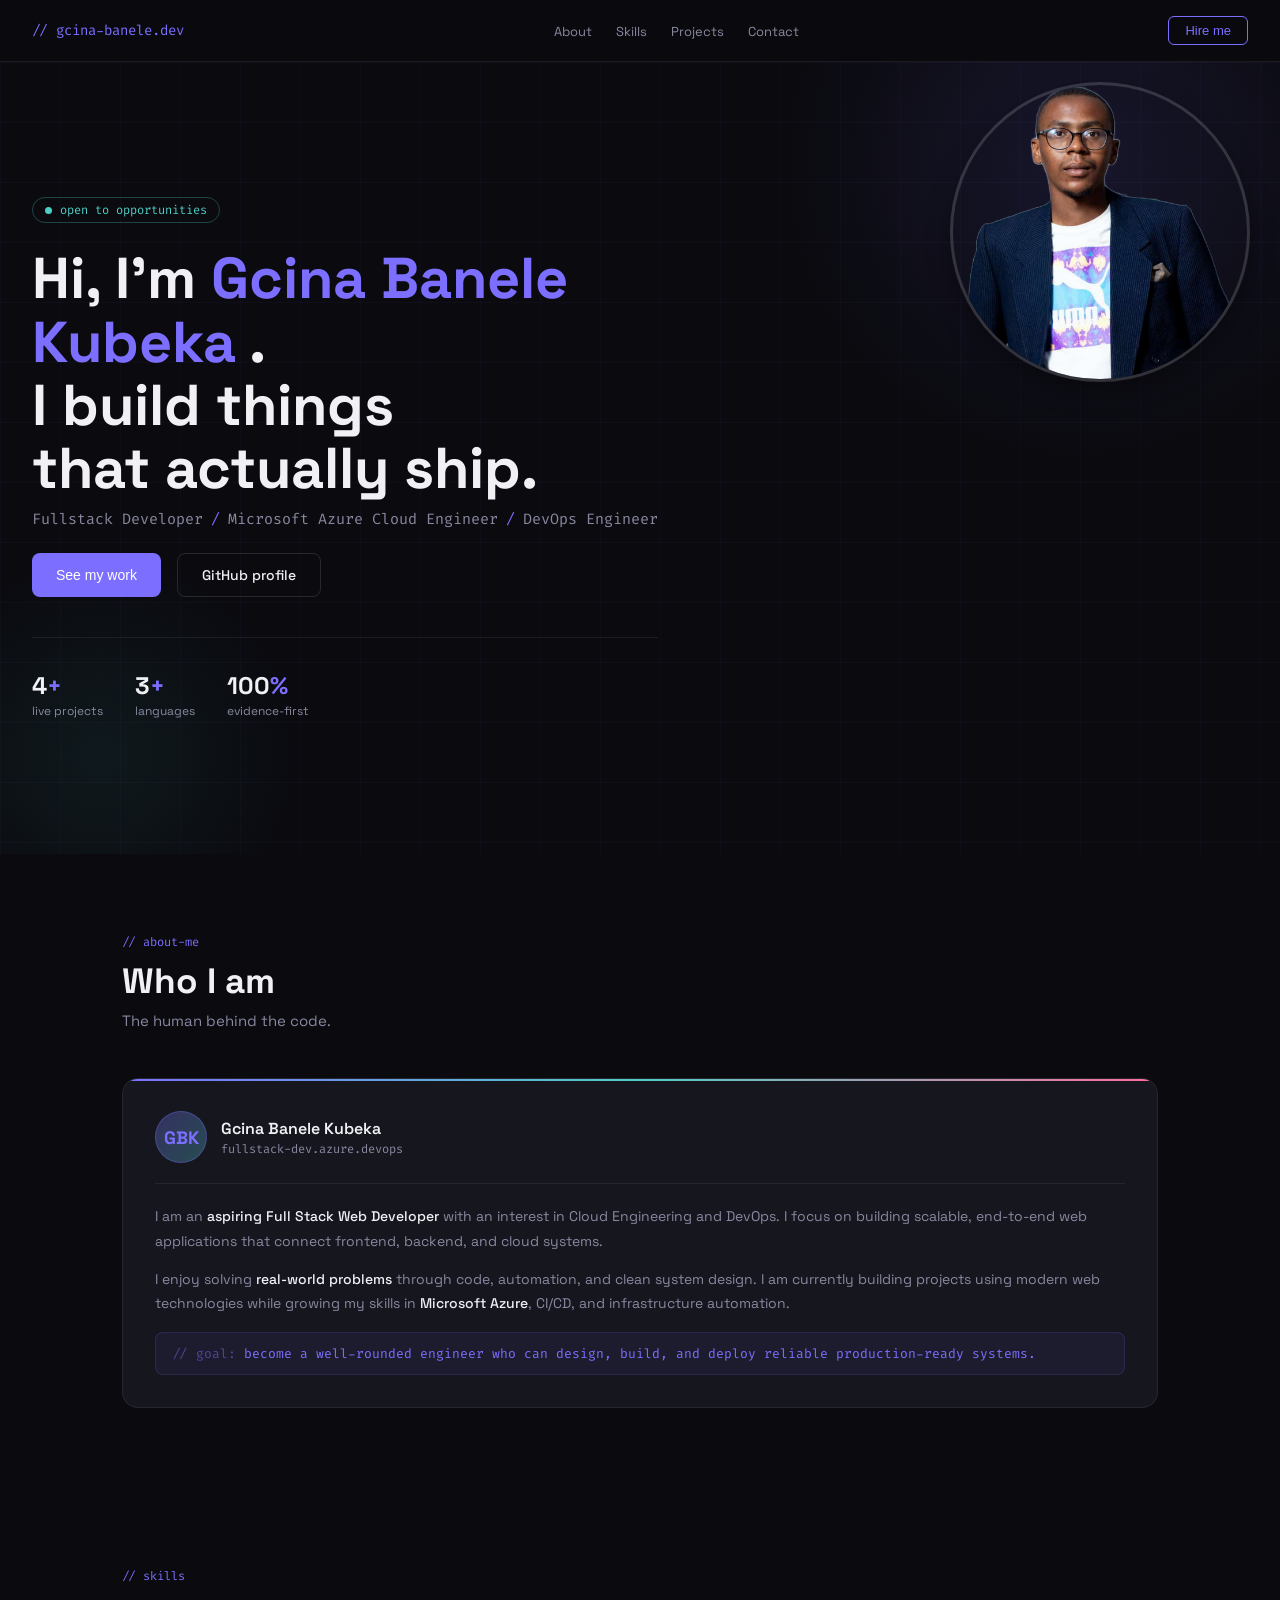
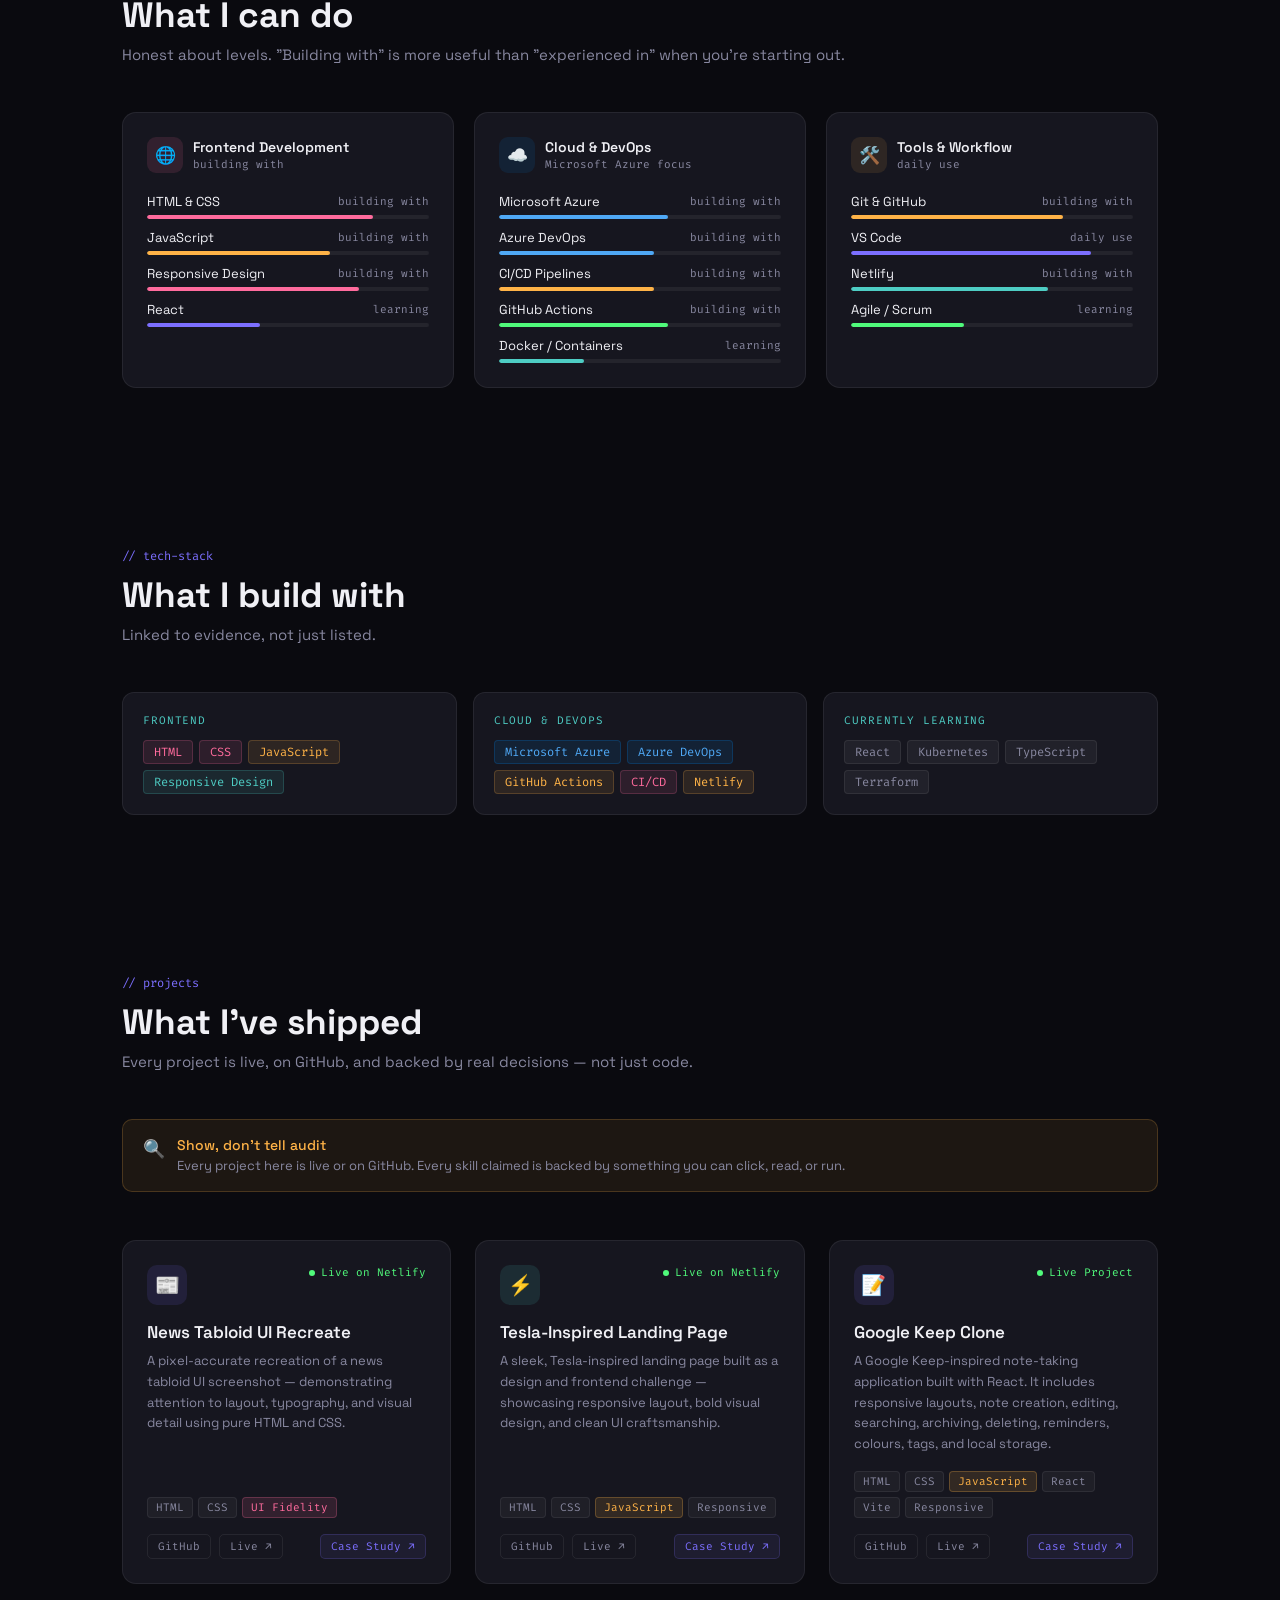
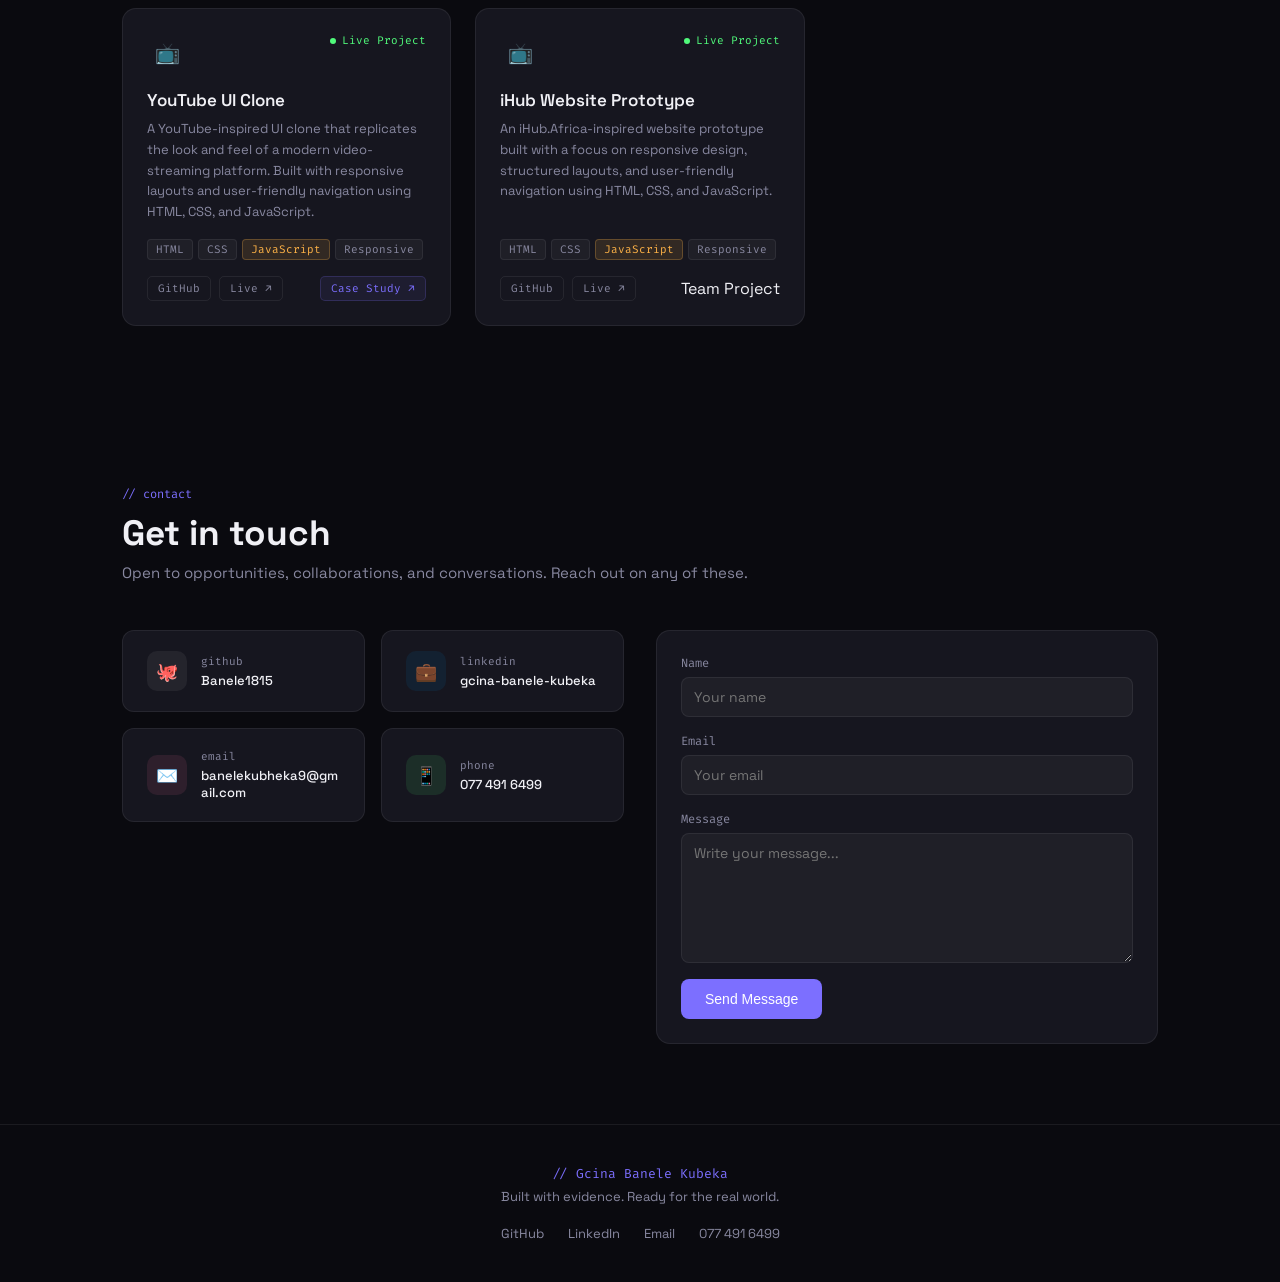
==== index.html @ 33b60a65 "fixed my cards" ====
<!DOCTYPE html>
<html lang="en">
<head>
<meta charset="UTF-8">
<meta name="viewport" content="width=device-width, initial-scale=1.0">
<title>Gcina Banele Kubeka | Portfolio</title>
<link href="https://fonts.googleapis.com/css2?family=Space+Grotesk:wght@300;400;500;600;700&family=Fira+Code:wght@400;500&display=swap" rel="stylesheet">
<link rel="stylesheet" href="css/style.css">
</head>

<script src="https://cdn.emailjs.com/dist/email.min.js"></script>
<script>
  (function () {
    emailjs.init("JuEpC78YyZ6fuwxy2");
  })();
</script>
<body>

<nav>
  <span class="nav-logo">// gcina-banele.dev</span>
  
  <ul class="nav-links">
    <li><a onclick="scrollToSection('about')">About</a></li>
    <li><a onclick="scrollToSection('skills')">Skills</a></li>
    <li><a onclick="scrollToSection('projects')">Projects</a></li>
    <li><a onclick="scrollToSection('contact')">Contact</a></li>
  </ul>
  <button class="nav-cta" onclick="scrollToSection('contact')">Hire me</button>
</nav>

<!-- HERO --> 
 <div class="hero">
   <div class="hero-grid"></div>
    <div class="hero-glow"></div>
     <div class="hero-glow2"></div>
       <div class="logo">
    <img src="images/baneleprofile.png" alt="Logo">
  </div>
      <div class="hero-content">
         <div class="hero-badge">open to opportunities</div>
          <h1> Hi, I'm 
            <span class="name-accent">
               Gcina Banele<br>Kubeka
               </span>.<br>
                I build things<br>
                 that actually ship.
                 </h1>
                 
                 <div class="hero-role">
                   <span>Fullstack Developer</span>
                    <span class="sep">/</span>
                     <span>Microsoft Azure Cloud Engineer</span>
                      <span class="sep">/</span>
                       <span>DevOps Engineer</span>
                       </div>
                       
                       <div class="hero-actions">
                         <button class="btn-primary" onclick="scrollToSection('projects')">
                           See my work
                           </button>
                           
                           <a class="btn-ghost"
                            href="https://github.com/Banele1815"
                             target="_blank">
                              GitHub profile 
                            </a>
                           </div>
 <!-- PROFILE IMAGE -->
   <div class="hero-stats">
     <div class="stat-item">
       <div class="stat-num">4<span>+</span>
      </div>
   <div class="stat-label">live projects</div>
   </div>
    <div class="stat-item">
       <div class="stat-num">3<span>+</span></div>
        <div class="stat-label">languages</div>
       </div>
        <div class="stat-item">
           <div class="stat-num">100<span>%</span></div>
            <div class="stat-label">evidence-first</div>
          </div>
        </div>
      </div>
    </div>

<!-- ABOUT -->
<section id="about">
  <span class="section-tag">// about-me</span>
  <h2 class="section-title">Who I am</h2>
  <p class="section-sub">The human behind the code.</p>
  <div class="bio-section">
    <div class="bio-header">
      <div class="bio-avatar">GBK</div>
      <div>
        <div class="bio-name">Gcina Banele Kubeka</div>
        <div class="bio-title">fullstack-dev.azure.devops</div>
      </div>
    </div>
    <div class="bio-divider"></div>
    <p class="bio-para">I am an <strong>aspiring Full Stack Web Developer</strong> with an interest in Cloud Engineering and DevOps. I focus on building scalable, end-to-end web applications that connect frontend, backend, and cloud systems.</p>
    <p class="bio-para">I enjoy solving <strong>real-world problems</strong> through code, automation, and clean system design. I am currently building projects using modern web technologies while growing my skills in <strong>Microsoft Azure</strong>, CI/CD, and infrastructure automation.</p>
    <div class="bio-goal">become a well-rounded engineer who can design, build, and deploy reliable production-ready systems.</div>
  </div>
</section>

<!-- SKILLS -->
<section id="skills">
  <span class="section-tag">// skills</span>
  <h2 class="section-title">What I can do</h2>
  <p class="section-sub">Honest about levels. "Building with" is more useful than "experienced in" when you're starting out.</p>
  <div class="skills-grid">

    <div class="skill-group">
      <div class="skill-group-header">
        <div class="skill-group-icon icon-frontend">🌐</div>
        <div>
          <div class="skill-group-title">Frontend Development</div>
          <div class="skill-group-sub">building with</div>
        </div>
      </div>
      <ul class="skill-list">
        <li class="skill-item">
          <div class="skill-item-top"><span class="skill-name">HTML & CSS</span><span class="skill-level">building with</span></div>
          <div class="skill-bar"><div class="skill-fill fill-pink" style="width:80%"></div></div>
        </li>
        <li class="skill-item">
          <div class="skill-item-top"><span class="skill-name">JavaScript</span><span class="skill-level">building with</span></div>
          <div class="skill-bar"><div class="skill-fill fill-amber" style="width:65%"></div></div>
        </li>
        <li class="skill-item">
          <div class="skill-item-top"><span class="skill-name">Responsive Design</span><span class="skill-level">building with</span></div>
          <div class="skill-bar"><div class="skill-fill fill-pink" style="width:75%"></div></div>
        </li>
        <li class="skill-item">
          <div class="skill-item-top"><span class="skill-name">React</span><span class="skill-level">learning</span></div>
          <div class="skill-bar"><div class="skill-fill fill-purple" style="width:40%"></div></div>
        </li>
      </ul>
    </div>

    <div class="skill-group">
      <div class="skill-group-header">
        <div class="skill-group-icon icon-cloud">☁️</div>
        <div>
          <div class="skill-group-title">Cloud & DevOps</div>
          <div class="skill-group-sub">Microsoft Azure focus</div>
        </div>
      </div>
      <ul class="skill-list">
        <li class="skill-item">
          <div class="skill-item-top"><span class="skill-name">Microsoft Azure</span><span class="skill-level">building with</span></div>
          <div class="skill-bar"><div class="skill-fill fill-azure" style="width:60%"></div></div>
        </li>
        <li class="skill-item">
          <div class="skill-item-top"><span class="skill-name">Azure DevOps</span><span class="skill-level">building with</span></div>
          <div class="skill-bar"><div class="skill-fill fill-azure" style="width:55%"></div></div>
        </li>
        <li class="skill-item">
          <div class="skill-item-top"><span class="skill-name">CI/CD Pipelines</span><span class="skill-level">building with</span></div>
          <div class="skill-bar"><div class="skill-fill fill-amber" style="width:55%"></div></div>
        </li>
        <li class="skill-item">
          <div class="skill-item-top"><span class="skill-name">GitHub Actions</span><span class="skill-level">building with</span></div>
          <div class="skill-bar"><div class="skill-fill fill-green" style="width:60%"></div></div>
        </li>
        <li class="skill-item">
          <div class="skill-item-top"><span class="skill-name">Docker / Containers</span><span class="skill-level">learning</span></div>
          <div class="skill-bar"><div class="skill-fill fill-teal" style="width:30%"></div></div>
        </li>
      </ul>
    </div>

    <div class="skill-group">
      <div class="skill-group-header">
        <div class="skill-group-icon icon-tools">🛠️</div>
        <div>
          <div class="skill-group-title">Tools & Workflow</div>
          <div class="skill-group-sub">daily use</div>
        </div>
      </div>
      <ul class="skill-list">
        <li class="skill-item">
          <div class="skill-item-top"><span class="skill-name">Git & GitHub</span><span class="skill-level">building with</span></div>
          <div class="skill-bar"><div class="skill-fill fill-amber" style="width:75%"></div></div>
        </li>
        <li class="skill-item">
          <div class="skill-item-top"><span class="skill-name">VS Code</span><span class="skill-level">daily use</span></div>
          <div class="skill-bar"><div class="skill-fill fill-purple" style="width:85%"></div></div>
        </li>
        <li class="skill-item">
          <div class="skill-item-top"><span class="skill-name">Netlify</span><span class="skill-level">building with</span></div>
          <div class="skill-bar"><div class="skill-fill fill-teal" style="width:70%"></div></div>
        </li>
        <li class="skill-item">
          <div class="skill-item-top"><span class="skill-name">Agile / Scrum</span><span class="skill-level">learning</span></div>
          <div class="skill-bar"><div class="skill-fill fill-green" style="width:40%"></div></div>
        </li>
      </ul>
    </div>

  </div>
</section>

<!-- STACK -->
<section id="stack">
  <span class="section-tag">// tech-stack</span>
  <h2 class="section-title">What I build with</h2>
  <p class="section-sub">Linked to evidence, not just listed.</p>
  <div class="stack-grid">
    <div class="stack-card">
      <div class="stack-category">Frontend</div>
      <div class="stack-items">
        <span class="stack-tag tag-pink">HTML</span>
        <span class="stack-tag tag-pink">CSS</span>
        <span class="stack-tag tag-amber">JavaScript</span>
        <span class="stack-tag tag-teal">Responsive Design</span>
      </div>
    </div>

    <div class="stack-card">
      <div class="stack-category">Cloud & DevOps</div>
      <div class="stack-items">
        <span class="stack-tag tag-azure">Microsoft Azure</span>
        <span class="stack-tag tag-azure">Azure DevOps</span>
        <span class="stack-tag tag-amber">GitHub Actions</span>
        <span class="stack-tag tag-pink">CI/CD</span>
        <span class="stack-tag tag-amber">Netlify</span>
      </div>
    </div>
    <div class="stack-card">
      <div class="stack-category">Currently learning</div>
      <div class="stack-items">
        <span class="stack-tag tag-gray">React</span>
        <span class="stack-tag tag-gray">Kubernetes</span>
        <span class="stack-tag tag-gray">TypeScript</span>
        <span class="stack-tag tag-gray">Terraform</span>
      </div>
    </div>
  </div>
</section>

<!-- PROJECTS -->
<!-- PROJECTS -->
<section id="projects">
  <span class="section-tag">// projects</span>
  <h2 class="section-title">What I've shipped</h2>

  <p class="section-sub">
    Every project is live, on GitHub, and backed by real decisions — not just
    code.
  </p>

  <div class="audit-banner">
    <span class="audit-icon">🔍</span>

    <div>
      <div class="audit-title">Show, don't tell audit</div>

      <div class="audit-text">
        Every project here is live or on GitHub. Every skill claimed is backed
        by something you can click, read, or run.
      </div>
    </div>
  </div>

  <div class="projects-grid">

    <!-- NEWS TABLOID -->
    <div class="project-card card-purple">
      <div class="project-header">
        <div class="project-icon icon-news">📰</div>

        <div class="project-status">
          <span class="status-dot"></span>
          Live on Netlify
        </div>
      </div>

      <div class="project-title">
        News Tabloid UI Recreate
      </div>

      <div class="project-desc">
        A pixel-accurate recreation of a news tabloid UI screenshot —
        demonstrating attention to layout, typography, and visual detail using
        pure HTML and CSS.
      </div>

      <div class="project-tags">
        <span class="project-tag">HTML</span>
        <span class="project-tag">CSS</span>
        <span class="project-tag lang-html">UI Fidelity</span>
      </div>

      <div class="project-footer">
        <div class="project-links">
          <a
            href="https://github.com/Banele1815/UI-Screenshot"
            class="project-link"
            target="_blank"
          >
            GitHub
          </a>

          <a
            href="https://banele-ui-screenshot.netlify.app/"
            class="project-link"
            target="_blank"
          >
            Live ↗
          </a>
        </div>

        <a
          class="case-study-btn"
          href="case-studies/news-tabloid.html"
        >
          Case Study ↗
        </a>
      </div>
    </div>

    <!-- TESLA -->
    <div class="project-card card-teal">
      <div class="project-header">
        <div class="project-icon icon-tesla">⚡</div>

        <div class="project-status">
          <span class="status-dot"></span>
          Live on Netlify
        </div>
      </div>

      <div class="project-title">
        Tesla-Inspired Landing Page
      </div>

      <div class="project-desc">
        A sleek, Tesla-inspired landing page built as a design and frontend
        challenge — showcasing responsive layout, bold visual design, and clean
        UI craftsmanship.
      </div>

      <div class="project-tags">
        <span class="project-tag">HTML</span>
        <span class="project-tag">CSS</span>
        <span class="project-tag lang-js">JavaScript</span>
        <span class="project-tag">Responsive</span>
      </div>

      <div class="project-footer">
        <div class="project-links">
          <a
            href="https://github.com/Banele1815/Tesla-inspired-page"
            class="project-link"
            target="_blank"
          >
            GitHub
          </a>

          <a
            href="https://banele-zaio-assignment1.netlify.app/"
            class="project-link"
            target="_blank"
          >
            Live ↗
          </a>
        </div>

        <a
          class="case-study-btn"
          href="case-studies/tesla-landing-page.html"
        >
          Case Study ↗
        </a>
      </div>
    </div>

    <!-- GOOGLE KEEP -->
    <div class="project-card card-purple">
      <div class="project-header">
        <div class="project-icon icon-keep">📝</div>

        <div class="project-status">
          <span class="status-dot"></span>
          Live Project
        </div>
      </div>

      <div class="project-title">
        Google Keep Clone
      </div>

      <div class="project-desc">
        A Google Keep-inspired note-taking application built with React. It
        includes responsive layouts, note creation, editing, searching,
        archiving, deleting, reminders, colours, tags, and local storage.
      </div>

      <div class="project-tags">
        <span class="project-tag">HTML</span>
        <span class="project-tag">CSS</span>
        <span class="project-tag lang-js">JavaScript</span>
        <span class="project-tag">React</span>
        <span class="project-tag">Vite</span>
        <span class="project-tag">Responsive</span>
      </div>

      <div class="project-footer">
        <div class="project-links">
          <a
            href="https://github.com/Banele1815/Banele-Google-Keep.git"
            class="project-link"
            target="_blank"
          >
            GitHub
          </a>

          <a
            href="https://banele-google-keep-react.netlify.app/"
            class="project-link"
            target="_blank"
          >
            Live ↗
          </a>
        </div>

        <a
          class="case-study-btn"
          href="case-studies/google-keep.html"
        >
          Case Study ↗
        </a>
      </div>
    </div>

    <!-- YOUTUBE -->
    <div class="project-card card-red">
      <div class="project-header">
        <div class="project-icon icon-youtube">📺</div>

        <div class="project-status">
          <span class="status-dot"></span>
          Live Project
        </div>
      </div>

      <div class="project-title">
        YouTube UI Clone
      </div>

      <div class="project-desc">
        A YouTube-inspired UI clone that replicates the look and feel of a
        modern video-streaming platform. Built with responsive layouts and
        user-friendly navigation using HTML, CSS, and JavaScript.
      </div>

      <div class="project-tags">
        <span class="project-tag">HTML</span>
        <span class="project-tag">CSS</span>
        <span class="project-tag lang-js">JavaScript</span>
        <span class="project-tag">Responsive</span>
      </div>

      <div class="project-footer">
        <div class="project-links">
          <a
            href="https://github.com/Banele1815/Banele-Youtube.git"
            class="project-link"
            target="_blank"
          >
            GitHub
          </a>

          <a
            href="https://banele-yt.netlify.app/"
            class="project-link"
            target="_blank"
          >
            Live ↗
          </a>
        </div>

        <a
          class="case-study-btn"
          href="case-studies/YouTube-clone.html"
        >
          Case Study ↗
        </a>
      </div>
    </div>

    <!-- IHUB -->
    <div class="project-card card-teal">
      <div class="project-header">
        <div class="project-icon icon-ihub">📺</div>

        <div class="project-status">
          <span class="status-dot"></span>
          Live Project
        </div>
      </div>

      <div class="project-title">
        iHub Website Prototype
      </div>

      <div class="project-desc">
        An iHub.Africa-inspired website prototype built with a focus on
        responsive design, structured layouts, and user-friendly navigation
        using HTML, CSS, and JavaScript.
      </div>

      <div class="project-tags">
        <span class="project-tag">HTML</span>
        <span class="project-tag">CSS</span>
        <span class="project-tag lang-js">JavaScript</span>
        <span class="project-tag">Responsive</span>
      </div>

      <div class="project-footer">
        <div class="project-links">
          <a
            href="https://github.com/KMukendi10/Client-Website-Prototype-iHub.git"
            class="project-link"
            target="_blank"
          >
            GitHub
          </a>

          <a
            href="https://kmukendi10.github.io/Client-Website-Prototype-iHub/"
            class="project-link"
            target="_blank"
          >
            Live ↗
          </a>
        </div>

        <span class="project-note">Team Project</span>
      </div>
    </div>

  </div>
</section>
<!-- CONTACT -->
<section id="contact">
  <span class="section-tag">// contact</span>
  <h2 class="section-title">Get in touch</h2>
  <p class="section-sub">Open to opportunities, collaborations, and conversations. Reach out on any of these.</p>

  <div class="contact-wrapper">

    <!--contact cards -->
    <div class="contact-grid">
      <a class="contact-card" href="https://github.com/Banele1815" target="_blank">
        <div class="contact-icon icon-github">🐙</div>
        <div>
          <div class="contact-label">github</div>
          <div class="contact-value">Banele1815</div>
        </div>
      </a>

      <a class="contact-card" href="https://www.linkedin.com/in/gcina-banele-kubeka" target="_blank">
        <div class="contact-icon icon-linkedin">💼</div>
        <div>
          <div class="contact-label">linkedin</div>
          <div class="contact-value">gcina-banele-kubeka</div>
        </div>
      </a>

      <a class="contact-card" href="mailto:banelekubheka9@gmail.com">
        <div class="contact-icon icon-email">✉️</div>
        <div>
          <div class="contact-label">email</div>
          <div class="contact-value">banelekubheka9@gmail.com</div>
        </div>
      </a>

      <a class="contact-card" href="tel:+27774916499">
        <div class="contact-icon icon-phone">📱</div>
        <div>
          <div class="contact-label">phone</div>
          <div class="contact-value">077 491 6499</div>
        </div>
      </a>
    </div>

    <!--contact form -->
    <form class="contact-form" id="contact-form">

  <div class="form-group">
    <label>Name</label>
    <input type="text" name="name" placeholder="Your name" required>
  </div>

  <div class="form-group">
    <label>Email</label>
    <input type="email" name="email" placeholder="Your email" required>
  </div>

  <div class="form-group">
    <label>Message</label>
    <textarea name="message" rows="6" placeholder="Write your message..." required></textarea>
  </div>

  <button type="submit" class="btn-primary">Send Message</button>
</form>

  </div>
</section>

<footer>
  <div class="footer-name">// Gcina Banele Kubeka</div>
  <div class="footer-tagline">Built with evidence. Ready for the real world.</div>
  <div class="footer-links">
    <a href="https://github.com/Banele1815" target="_blank">GitHub</a>
    <a href="https://www.linkedin.com/in/gcina-banele-kubeka" target="_blank">LinkedIn</a>
    <a href="mailto:banelekubheka9@gmail.com">Email</a>
    <a href="tel:+27774916499">077 491 6499</a>
  </div>
</footer>

<script src="script.js"></script>
</body>
</html>
---- css/style.css ----
* { margin: 0; padding: 0; box-sizing: border-box; }
:root {
  --bg: #0a0a0f; --bg2: #12121a; --bg3: #1a1a26; --card: #16161f;
  --border: rgba(255,255,255,0.07); --border2: rgba(255,255,255,0.12);
  --text: #f0f0f5; --muted: #8888a0;
  --accent: #7c6fff; --accent2: #4ecdc4; --accent3: #ff6b9d;
  --green: #50fa7b; --amber: #ffb347;
  --font: 'Space Grotesk', sans-serif; --mono: 'Fira Code', monospace;
}
body { font-family: var(--font); background: var(--bg); color: var(--text); min-height: 100vh; overflow-x: hidden; }


/* NAV */
/* HERO LOGO (top right floating image) */
/* HERO PROFILE IMAGE */
/* HERO LOGO */
.logo {
  position: absolute;
  top: 20px;
  right: 30px;
  width: 300px;
  height: 300px;
  border-radius: 50%;
  overflow: hidden;
  border: 3px solid rgba(255,255,255,0.15);
  box-shadow: 0 10px 25px rgba(0,0,0,0.4);
  z-index: 10;
}

.logo img {
  width: 100%;
  height: 100%;
  object-fit: cover;
  object-position: center top;
  display: block;
}

@media (max-width: 768px) {
  .logo { width: 90px; height: 90px; top: 15px; right: 15px; }
}

@media (max-width: 480px) {
  .logo { width: 70px; height: 70px; top: 12px; right: 12px; }
}

nav {
  position: sticky; top: 0; z-index: 100;
  display: flex; align-items: center; justify-content: space-between;
  padding: 1rem 2rem;
  background: rgba(10,10,15,0.9); backdrop-filter: blur(12px);
  border-bottom: 1px solid var(--border);
}
.nav-logo { font-family: var(--mono); font-size: 14px; color: var(--accent); }
.nav-links { display: flex; gap: 1.5rem; list-style: none; }
.nav-links a { font-size: 13px; color: var(--muted); text-decoration: none; transition: color 0.2s; cursor: pointer; }
.nav-links a:hover { color: var(--text); }
.nav-cta { font-size: 13px; font-weight: 500; padding: 6px 16px; background: transparent; border: 1px solid var(--accent); color: var(--accent); border-radius: 6px; cursor: pointer; transition: all 0.2s; }
.nav-cta:hover { background: var(--accent); color: #fff; }

/* HERO */
.hero { min-height: 88vh; display: flex; align-items: center; padding: 4rem 2rem; position: relative; overflow: hidden; }
.hero-grid { position: absolute; inset: 0; background-image: linear-gradient(rgba(124,111,255,0.04) 1px, transparent 1px), linear-gradient(90deg, rgba(124,111,255,0.04) 1px, transparent 1px); background-size: 60px 60px; }
.hero-glow { position: absolute; width: 600px; height: 600px; border-radius: 50%; background: radial-gradient(circle, rgba(124,111,255,0.12) 0%, transparent 70%); top: -200px; right: -100px; pointer-events: none; }
.hero-glow2 { position: absolute; width: 400px; height: 400px; border-radius: 50%; background: radial-gradient(circle, rgba(78,205,196,0.08) 0%, transparent 70%); bottom: -100px; left: -100px; pointer-events: none; }
.hero-content { max-width: 760px; position: relative; z-index: 1; }
.hero-badge { display: inline-flex; align-items: center; gap: 8px; font-family: var(--mono); font-size: 12px; color: var(--accent2); border: 1px solid rgba(78,205,196,0.3); padding: 4px 12px; border-radius: 20px; margin-bottom: 1.5rem; }
.hero-badge::before { content: ''; width: 7px; height: 7px; border-radius: 50%; background: var(--accent2); animation: pulse 2s infinite; }
@keyframes pulse { 0%,100%{opacity:1} 50%{opacity:0.3} }
.hero h1 { font-size: clamp(2rem, 5vw, 3.6rem); font-weight: 700; line-height: 1.1; margin-bottom: 0.5rem; }
.name-accent { color: var(--accent); }
.hero-role { font-family: var(--mono); font-size: clamp(12px, 2vw, 15px); color: var(--muted); margin-bottom: 1.5rem; display: flex; align-items: center; gap: 8px; flex-wrap: wrap; }
.hero-role .sep { color: var(--accent); }
.hero-actions { display: flex; gap: 1rem; flex-wrap: wrap; margin-bottom: 2.5rem; }
.btn-primary { display: inline-flex; align-items: center; gap: 8px; padding: 12px 24px; background: var(--accent); color: #fff; font-weight: 500; font-size: 14px; border: none; border-radius: 8px; cursor: pointer; transition: all 0.2s; text-decoration: none; }
.btn-primary:hover { background: #9585ff; transform: translateY(-1px); }
.btn-ghost { display: inline-flex; align-items: center; gap: 8px; padding: 12px 24px; background: transparent; color: var(--text); font-weight: 500; font-size: 14px; border: 1px solid var(--border2); border-radius: 8px; cursor: pointer; transition: all 0.2s; text-decoration: none; }
.btn-ghost:hover { background: var(--bg3); }
.hero-stats { display: flex; gap: 2rem; padding-top: 2rem; border-top: 1px solid var(--border); flex-wrap: wrap; }
.stat-num { font-size: 24px; font-weight: 700; }
.stat-num span { color: var(--accent); }
.stat-label { font-size: 12px; color: var(--muted); margin-top: 2px; }

/* SECTIONS */
section { padding: 5rem 2rem; max-width: 1100px; margin: 0 auto; }
.section-tag { font-family: var(--mono); font-size: 12px; color: var(--accent); margin-bottom: 0.5rem; display: block; }
.section-title { font-size: clamp(1.6rem, 3vw, 2.2rem); font-weight: 700; margin-bottom: 0.5rem; }
.section-sub { color: var(--muted); font-size: 15px; margin-bottom: 3rem; }

/* BIO */
.bio-section { background: var(--card); border: 1px solid var(--border); border-radius: 16px; padding: 2rem; position: relative; overflow: hidden; }
.bio-section::before { content: ''; position: absolute; top: 0; left: 0; right: 0; height: 2px; background: linear-gradient(90deg, var(--accent), var(--accent2), var(--accent3)); }
.bio-header { display: flex; align-items: center; gap: 14px; margin-bottom: 1.25rem; }
.bio-avatar { width: 52px; height: 52px; border-radius: 50%; background: linear-gradient(135deg, rgba(124,111,255,0.3), rgba(78,205,196,0.3)); display: flex; align-items: center; justify-content: center; font-size: 18px; font-weight: 700; color: var(--accent); border: 1px solid rgba(124,111,255,0.3); flex-shrink: 0; }
.bio-name { font-size: 16px; font-weight: 600; }
.bio-title { font-size: 12px; color: var(--muted); font-family: var(--mono); margin-top: 2px; }
.bio-divider { height: 1px; background: var(--border); margin-bottom: 1.25rem; }
.bio-para { font-size: 14px; color: var(--muted); line-height: 1.75; margin-bottom: 0.85rem; }
.bio-para:last-of-type { margin-bottom: 0; }
.bio-para strong { color: var(--text); font-weight: 500; }
.bio-goal { background: rgba(124,111,255,0.07); border: 1px solid rgba(124,111,255,0.15); border-radius: 8px; padding: 0.75rem 1rem; margin-top: 1rem; font-size: 13px; color: var(--accent); font-family: var(--mono); }
.bio-goal::before { content: '// goal: '; opacity: 0.5; }

/* SKILLS */
.skills-grid { display: grid; grid-template-columns: repeat(auto-fit, minmax(260px, 1fr)); gap: 1.25rem; }
.skill-group { background: var(--card); border: 1px solid var(--border); border-radius: 14px; padding: 1.5rem; transition: border-color 0.2s, transform 0.2s; }
.skill-group:hover { border-color: var(--accent); transform: translateY(-2px); }
.skill-group-header { display: flex; align-items: center; gap: 10px; margin-bottom: 1.25rem; }
.skill-group-icon { width: 36px; height: 36px; border-radius: 9px; display: flex; align-items: center; justify-content: center; font-size: 17px; }
.skill-group-icon.icon-frontend { background: rgba(255,107,157,0.12); }
.skill-group-icon.icon-backend  { background: rgba(80,250,123,0.1); }
.skill-group-icon.icon-cloud    { background: rgba(0,120,212,0.12); }
.skill-group-icon.icon-tools    { background: rgba(255,179,71,0.1); }
.skill-group-title { font-size: 14px; font-weight: 600; }
.skill-group-sub { font-size: 11px; color: var(--muted); font-family: var(--mono); margin-top: 1px; }
.skill-list { list-style: none; display: flex; flex-direction: column; gap: 10px; }
.skill-item { display: flex; flex-direction: column; gap: 5px; }
.skill-item-top { display: flex; justify-content: space-between; align-items: center; }
.skill-name { font-size: 13px; color: var(--text); }
.skill-level { font-size: 11px; font-family: var(--mono); color: var(--muted); }
.skill-bar { height: 4px; background: rgba(255,255,255,0.06); border-radius: 2px; overflow: hidden; }
.skill-fill { height: 100%; border-radius: 2px; transition: width 1s ease; }
.fill-purple { background: var(--accent); }
.fill-teal   { background: var(--accent2); }
.fill-amber  { background: var(--amber); }
.fill-pink   { background: var(--accent3); }
.fill-green  { background: var(--green); }
.fill-azure  { background: #4fa8f5; }

/* STACK */
.stack-grid { display: grid; grid-template-columns: repeat(auto-fit, minmax(220px, 1fr)); gap: 1rem; }
.stack-card { background: var(--card); border: 1px solid var(--border); border-radius: 12px; padding: 1.25rem; transition: border-color 0.2s, transform 0.2s; }
.stack-card:hover { border-color: var(--accent); transform: translateY(-2px); }
.stack-category { font-size: 11px; font-family: var(--mono); color: var(--accent2); text-transform: uppercase; letter-spacing: 0.08em; margin-bottom: 0.75rem; }
.stack-items { display: flex; flex-wrap: wrap; gap: 6px; }
.stack-tag { font-size: 12px; padding: 3px 10px; border-radius: 4px; font-family: var(--mono); }
.tag-purple { background: rgba(124,111,255,0.12); color: var(--accent);  border: 1px solid rgba(124,111,255,0.2); }
.tag-teal   { background: rgba(78,205,196,0.1);  color: var(--accent2); border: 1px solid rgba(78,205,196,0.2); }
.tag-pink   { background: rgba(255,107,157,0.1); color: var(--accent3); border: 1px solid rgba(255,107,157,0.2); }
.tag-green  { background: rgba(80,250,123,0.1);  color: var(--green);   border: 1px solid rgba(80,250,123,0.2); }
.tag-amber  { background: rgba(255,179,71,0.1);  color: var(--amber);   border: 1px solid rgba(255,179,71,0.2); }
.tag-gray   { background: rgba(255,255,255,0.05); color: var(--muted);  border: 1px solid var(--border); }
.tag-azure  { background: rgba(0,120,212,0.12);  color: #4fa8f5;        border: 1px solid rgba(0,120,212,0.25); }

/* PROJECTS */
.case-study-btn {
  text-decoration: none;
  border-bottom: none;
}
.projects-grid { display: grid; grid-template-columns: repeat(auto-fit, minmax(300px, 1fr)); gap: 1.5rem; }
.project-card { background: var(--card); border: 1px solid var(--border); border-radius: 14px; padding: 1.5rem; display: flex; flex-direction: column; transition: border-color 0.2s, transform 0.2s; position: relative; overflow: hidden; }
.project-card::before { content: ''; position: absolute; top: 0; left: 0; right: 0; height: 2px; opacity: 0; transition: opacity 0.3s; }
.project-card:hover { transform: translateY(-3px); border-color: var(--border2); }
.project-card:hover::before { opacity: 1; }
.card-purple::before { background: linear-gradient(90deg, var(--accent), var(--accent2)); }
.card-teal::before   { background: linear-gradient(90deg, var(--accent2), var(--green)); }
.card-pink::before   { background: linear-gradient(90deg, var(--accent3), var(--amber)); }
.card-amber::before  { background: linear-gradient(90deg, var(--amber), var(--accent3)); }
.project-header { display: flex; align-items: flex-start; justify-content: space-between; margin-bottom: 1rem; }
.project-icon { width: 40px; height: 40px; border-radius: 10px; display: flex; align-items: center; justify-content: center; font-size: 20px; }
.project-icon.icon-news    { background: rgba(124,111,255,0.12); }
.project-icon.icon-tesla   { background: rgba(78,205,196,0.12); }
.project-icon.icon-game    { background: rgba(255,107,157,0.12); }
.project-icon.icon-quiz    { background: rgba(255,179,71,0.12); }
.project-icon.icon-keep    { background: rgba(124,111,255,0.12); }
.project-links { display: flex; gap: 8px; }
.project-link { display: inline-flex; align-items: center; gap: 4px; font-size: 11px; font-family: var(--mono); color: var(--muted); text-decoration: none; padding: 4px 10px; border: 1px solid var(--border); border-radius: 5px; transition: all 0.2s; }
.project-link:hover { color: var(--text); border-color: var(--border2); }
.project-title { font-size: 17px; font-weight: 600; margin-bottom: 0.5rem; }
.project-desc  { font-size: 13px; color: var(--muted); line-height: 1.6; margin-bottom: 1rem; flex: 1; }
.project-tags  { display: flex; flex-wrap: wrap; gap: 5px; margin-bottom: 1rem; }
.project-tag   { font-size: 11px; font-family: var(--mono); padding: 2px 8px; border-radius: 4px; background: rgba(255,255,255,0.04); color: var(--muted); border: 1px solid var(--border); }
.lang-cs   { background: rgba(124,111,255,0.15); color: var(--accent);  border: 1px solid rgba(124,111,255,0.25); }
.lang-js   { background: rgba(255,179,71,0.12);  color: var(--amber);   border: 1px solid rgba(255,179,71,0.25); }
.lang-html { background: rgba(255,107,157,0.12); color: var(--accent3); border: 1px solid rgba(255,107,157,0.25); }
.project-footer { display: flex; align-items: center; justify-content: space-between; }
.project-status { display: flex; align-items: center; gap: 6px; font-size: 11px; color: var(--green); font-family: var(--mono); }
.status-dot { width: 6px; height: 6px; border-radius: 50%; background: var(--green); animation: pulse 2s infinite; }
.status-dot.teal { background: var(--accent2); animation: none; }
.project-status.teal-status { color: var(--accent2); }
.case-study-btn { font-size: 11px; font-family: var(--mono); color: var(--accent); background: rgba(124,111,255,0.08); border: 1px solid rgba(124,111,255,0.2); padding: 4px 10px; border-radius: 5px; cursor: pointer; transition: all 0.2s; }
.case-study-btn:hover { background: rgba(124,111,255,0.18); }
.audit-banner { background: rgba(255,179,71,0.08); border: 1px solid rgba(255,179,71,0.2); border-radius: 10px; padding: 1rem 1.25rem; display: flex; align-items: flex-start; gap: 12px; margin-bottom: 3rem; }
.audit-icon  { font-size: 18px; flex-shrink: 0; margin-top: 1px; }
.audit-title { font-size: 14px; font-weight: 500; color: var(--amber); margin-bottom: 2px; }
.audit-text  { font-size: 13px; color: var(--muted); line-height: 1.5; }

/* CONTACT */
.contact-grid { display: grid; grid-template-columns: repeat(auto-fit, minmax(220px, 1fr)); gap: 1rem; }
.contact-card { background: var(--card); border: 1px solid var(--border); border-radius: 12px; padding: 1.25rem 1.5rem; display: flex; align-items: center; gap: 14px; transition: border-color 0.2s, transform 0.2s; text-decoration: none; }
.contact-card:hover { border-color: var(--accent); transform: translateY(-2px); }
.contact-icon { width: 40px; height: 40px; border-radius: 10px; display: flex; align-items: center; justify-content: center; font-size: 18px; flex-shrink: 0; }
.contact-icon.icon-github   { background: rgba(255,255,255,0.06); }
.contact-icon.icon-linkedin { background: rgba(0,119,181,0.12); }
.contact-icon.icon-email    { background: rgba(255,107,157,0.1); }
.contact-icon.icon-phone    { background: rgba(80,250,123,0.1); }
.contact-label { font-size: 11px; color: var(--muted); font-family: var(--mono); margin-bottom: 3px; }
.contact-value { font-size: 13px; color: var(--text); font-weight: 500; word-break: break-all; }

/* FOOTER */
footer { border-top: 1px solid var(--border); padding: 2.5rem 2rem; text-align: center; color: var(--muted); font-size: 13px; }
.footer-name    { font-family: var(--mono); font-size: 13px; color: var(--accent); margin-bottom: 0.4rem; }
.footer-tagline { font-size: 13px; color: var(--muted); margin-bottom: 1.25rem; }
.footer-links   { display: flex; justify-content: center; gap: 1.5rem; flex-wrap: wrap; }
.footer-links a { color: var(--muted); text-decoration: none; font-size: 13px; transition: color 0.2s; }
.footer-links a:hover { color: var(--accent); }

@media (max-width: 600px) {
  nav { padding: 0.75rem 1rem; }
  .nav-links { display: none; }
  section { padding: 3rem 1rem; }
  .hero { padding: 3rem 1rem; }
}

/* CONTACT LAYOUT */
.contact-wrapper {
  display: grid;
  grid-template-columns: 1fr 1fr;
  gap: 2rem;
  align-items: start;
}

/* FORM */
.contact-form {
  background: var(--card);
  border: 1px solid var(--border);
  border-radius: 14px;
  padding: 1.5rem;
}

.form-group {
  display: flex;
  flex-direction: column;
  margin-bottom: 1rem;
}

.form-group label {
  font-size: 12px;
  font-family: var(--mono);
  color: var(--muted);
  margin-bottom: 6px;
}

.contact-form input,
.contact-form textarea {
  background: rgba(255,255,255,0.04);
  border: 1px solid var(--border);
  border-radius: 8px;
  padding: 10px 12px;
  color: var(--text);
  font-family: var(--font);
  font-size: 14px;
  outline: none;
  transition: border 0.2s;
}

.contact-form input:focus,
.contact-form textarea:focus {
  border-color: var(--accent);
}

/* RESPONSIVE */
@media (max-width: 900px) {
  .contact-wrapper {
    grid-template-columns: 1fr;
  }
}
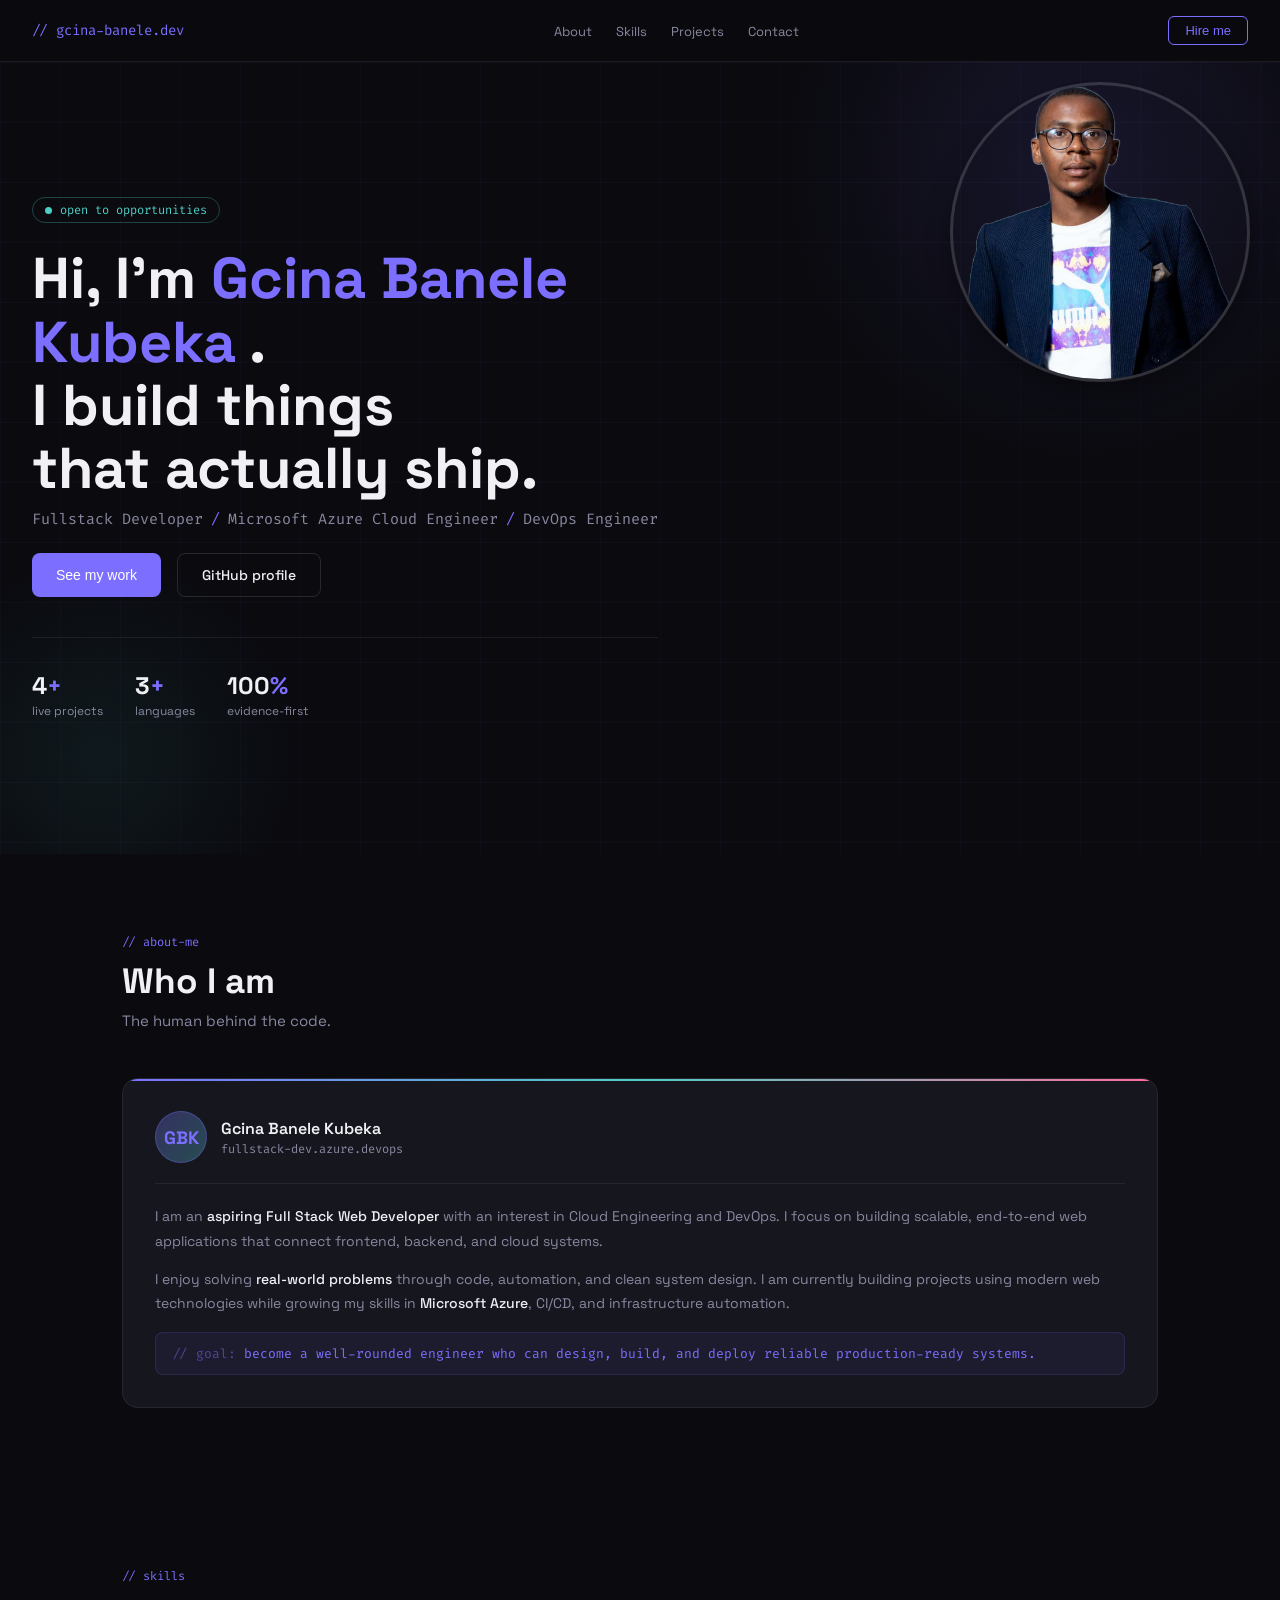
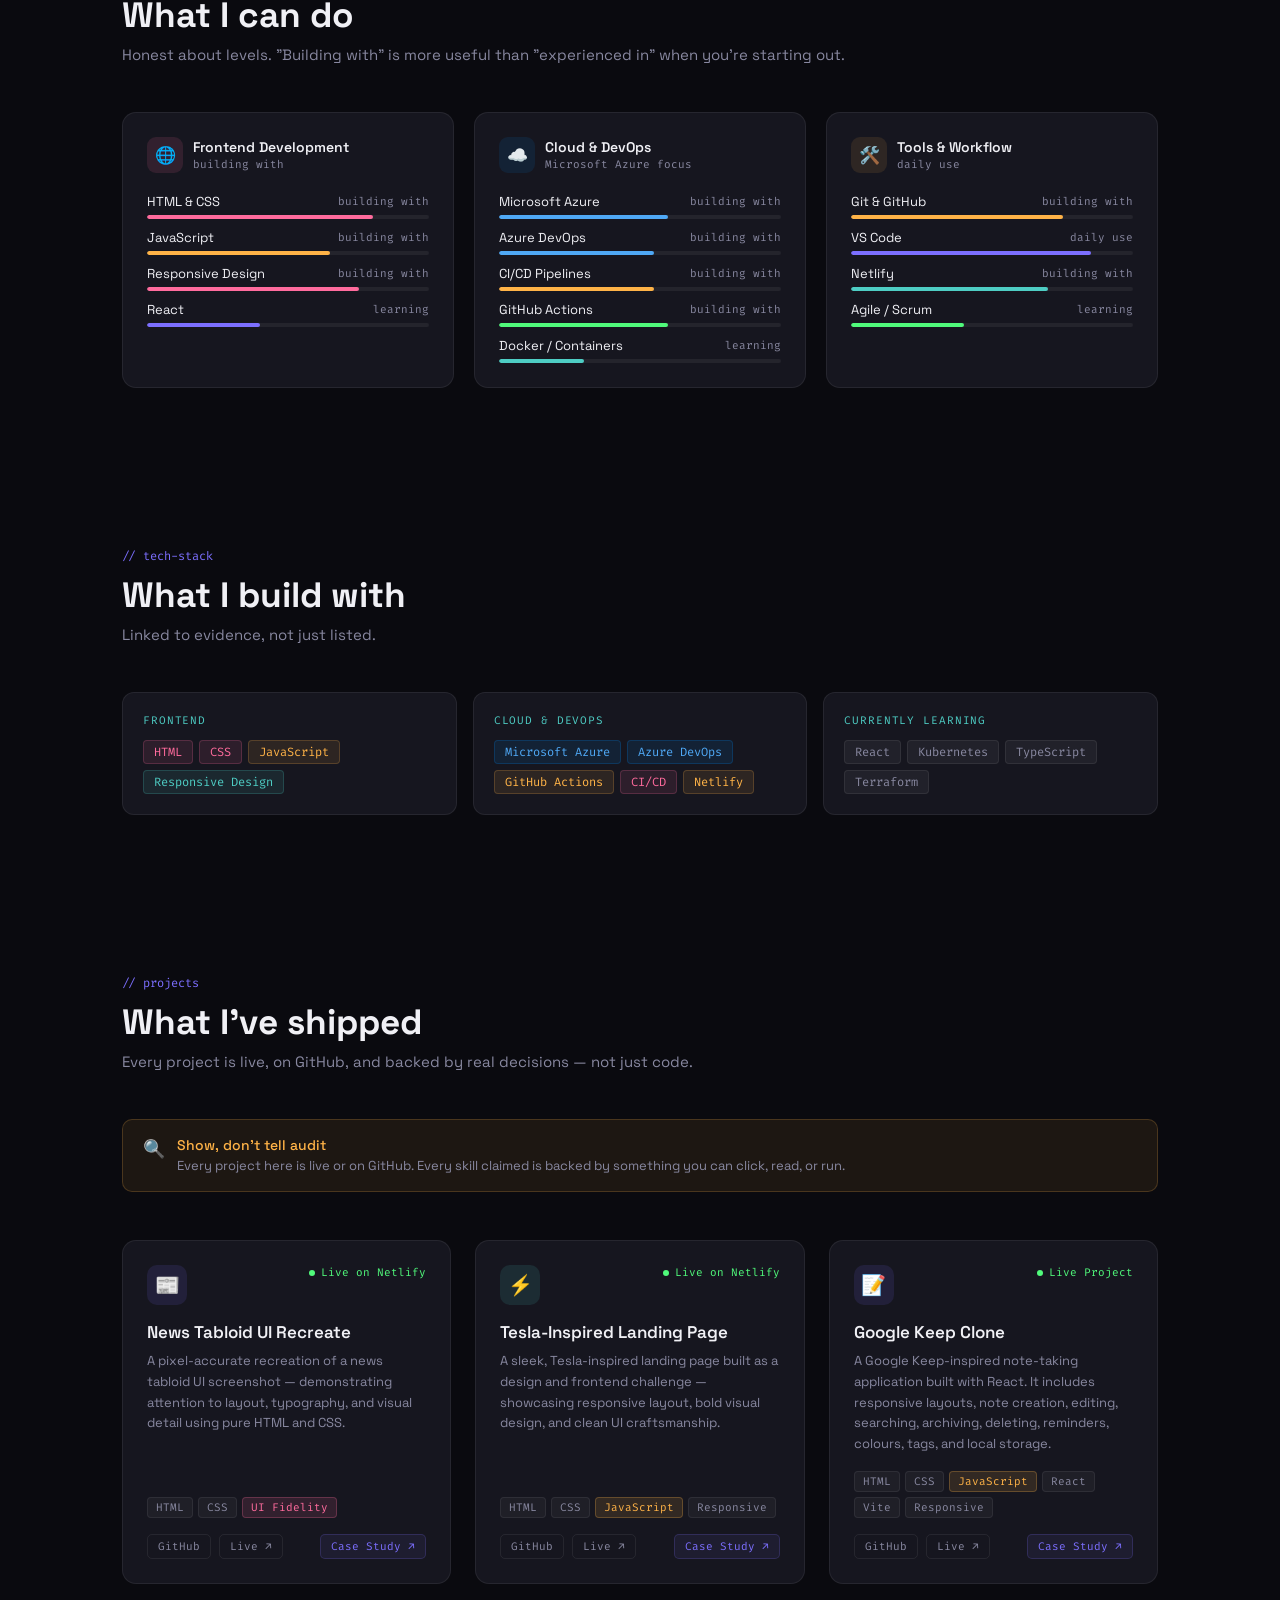
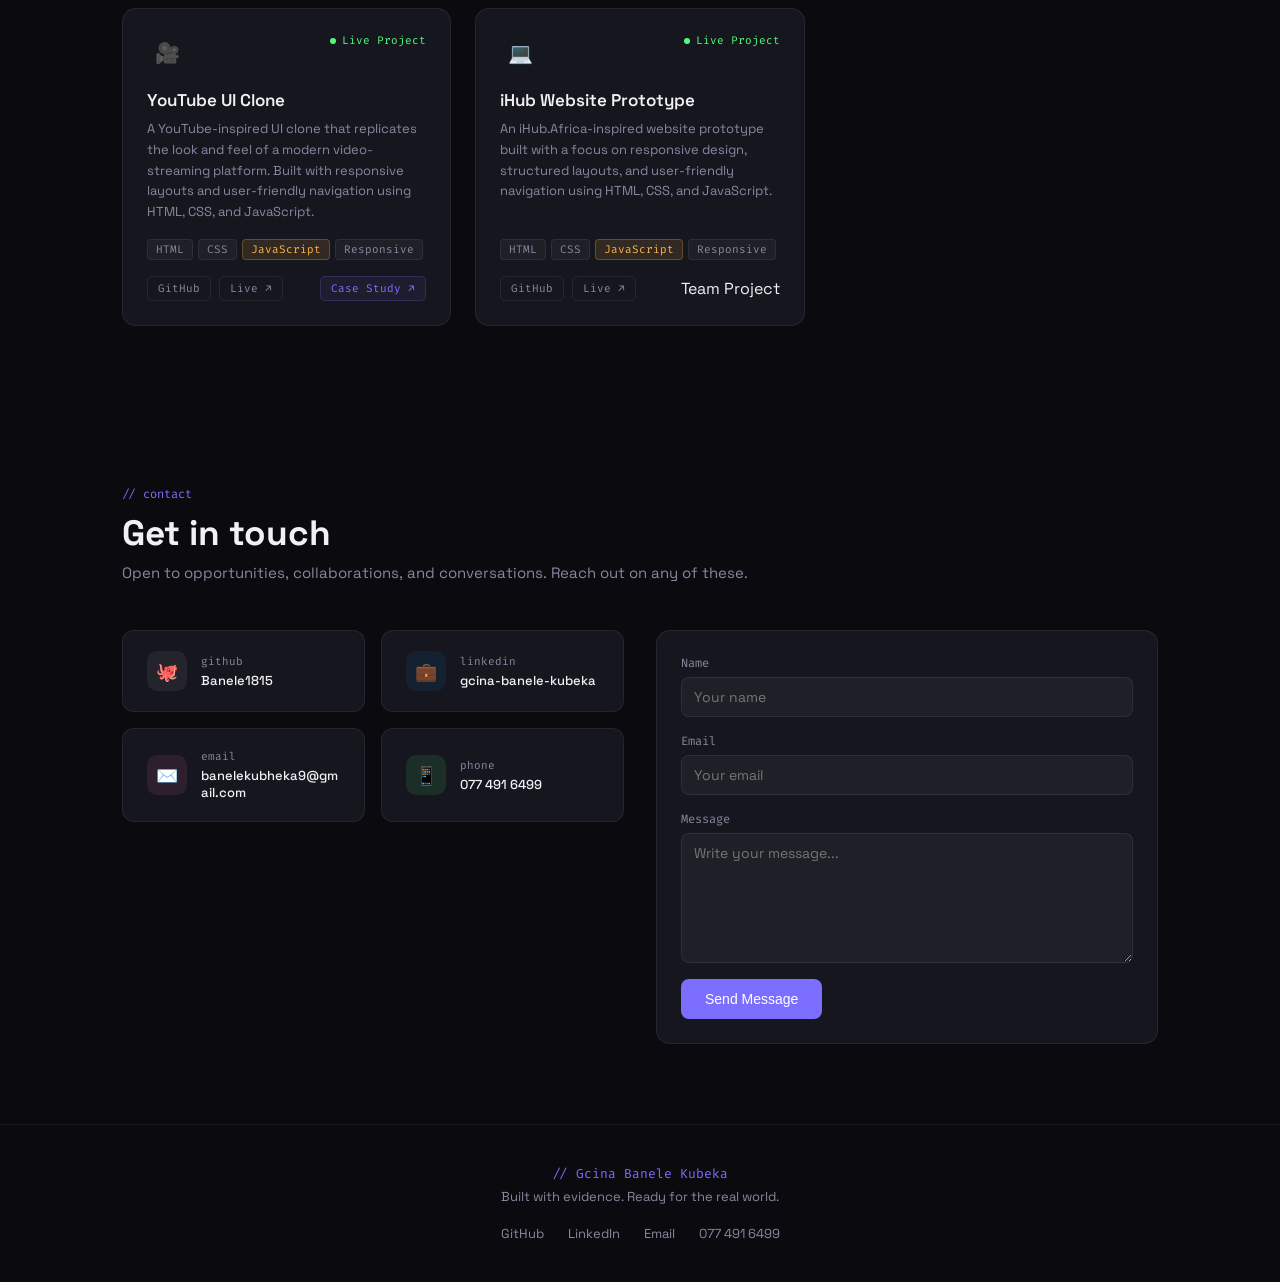
==== commit 98443c50: "changed the icon for the Youtube and ihub prototype projects" ====
--- a/index.html
+++ b/index.html
@@ -239,8 +239,6 @@
     </div>
   </div>
 </section>
-
-<!-- PROJECTS -->
 <!-- PROJECTS -->
 <section id="projects">
   <span class="section-tag">// projects</span>
@@ -438,7 +436,7 @@
     <!-- YOUTUBE -->
     <div class="project-card card-red">
       <div class="project-header">
-        <div class="project-icon icon-youtube">📺</div>
+        <div class="project-icon icon-youtube">🎥</div>
 
         <div class="project-status">
           <span class="status-dot"></span>
@@ -494,7 +492,7 @@
     <!-- IHUB -->
     <div class="project-card card-teal">
       <div class="project-header">
-        <div class="project-icon icon-ihub">📺</div>
+        <div class="project-icon icon-ihub">💻</div>
 
         <div class="project-status">
           <span class="status-dot"></span>
--- a/css/style.css
+++ b/css/style.css
@@ -153,11 +153,13 @@
 .project-card:hover::before { opacity: 1; }
 .card-purple::before { background: linear-gradient(90deg, var(--accent), var(--accent2)); }
 .card-teal::before   { background: linear-gradient(90deg, var(--accent2), var(--green)); }
+.card-red::before {background: linear-gradient(90deg, #ff0000, #ff6b6b); }
 .card-pink::before   { background: linear-gradient(90deg, var(--accent3), var(--amber)); }
 .card-amber::before  { background: linear-gradient(90deg, var(--amber), var(--accent3)); }
 .project-header { display: flex; align-items: flex-start; justify-content: space-between; margin-bottom: 1rem; }
 .project-icon { width: 40px; height: 40px; border-radius: 10px; display: flex; align-items: center; justify-content: center; font-size: 20px; }
 .project-icon.icon-news    { background: rgba(124,111,255,0.12); }
+.project-icon.icon-youtube-ui-clone {background: rgba(255, 0, 0, 0.12); }
 .project-icon.icon-tesla   { background: rgba(78,205,196,0.12); }
 .project-icon.icon-game    { background: rgba(255,107,157,0.12); }
 .project-icon.icon-quiz    { background: rgba(255,179,71,0.12); }
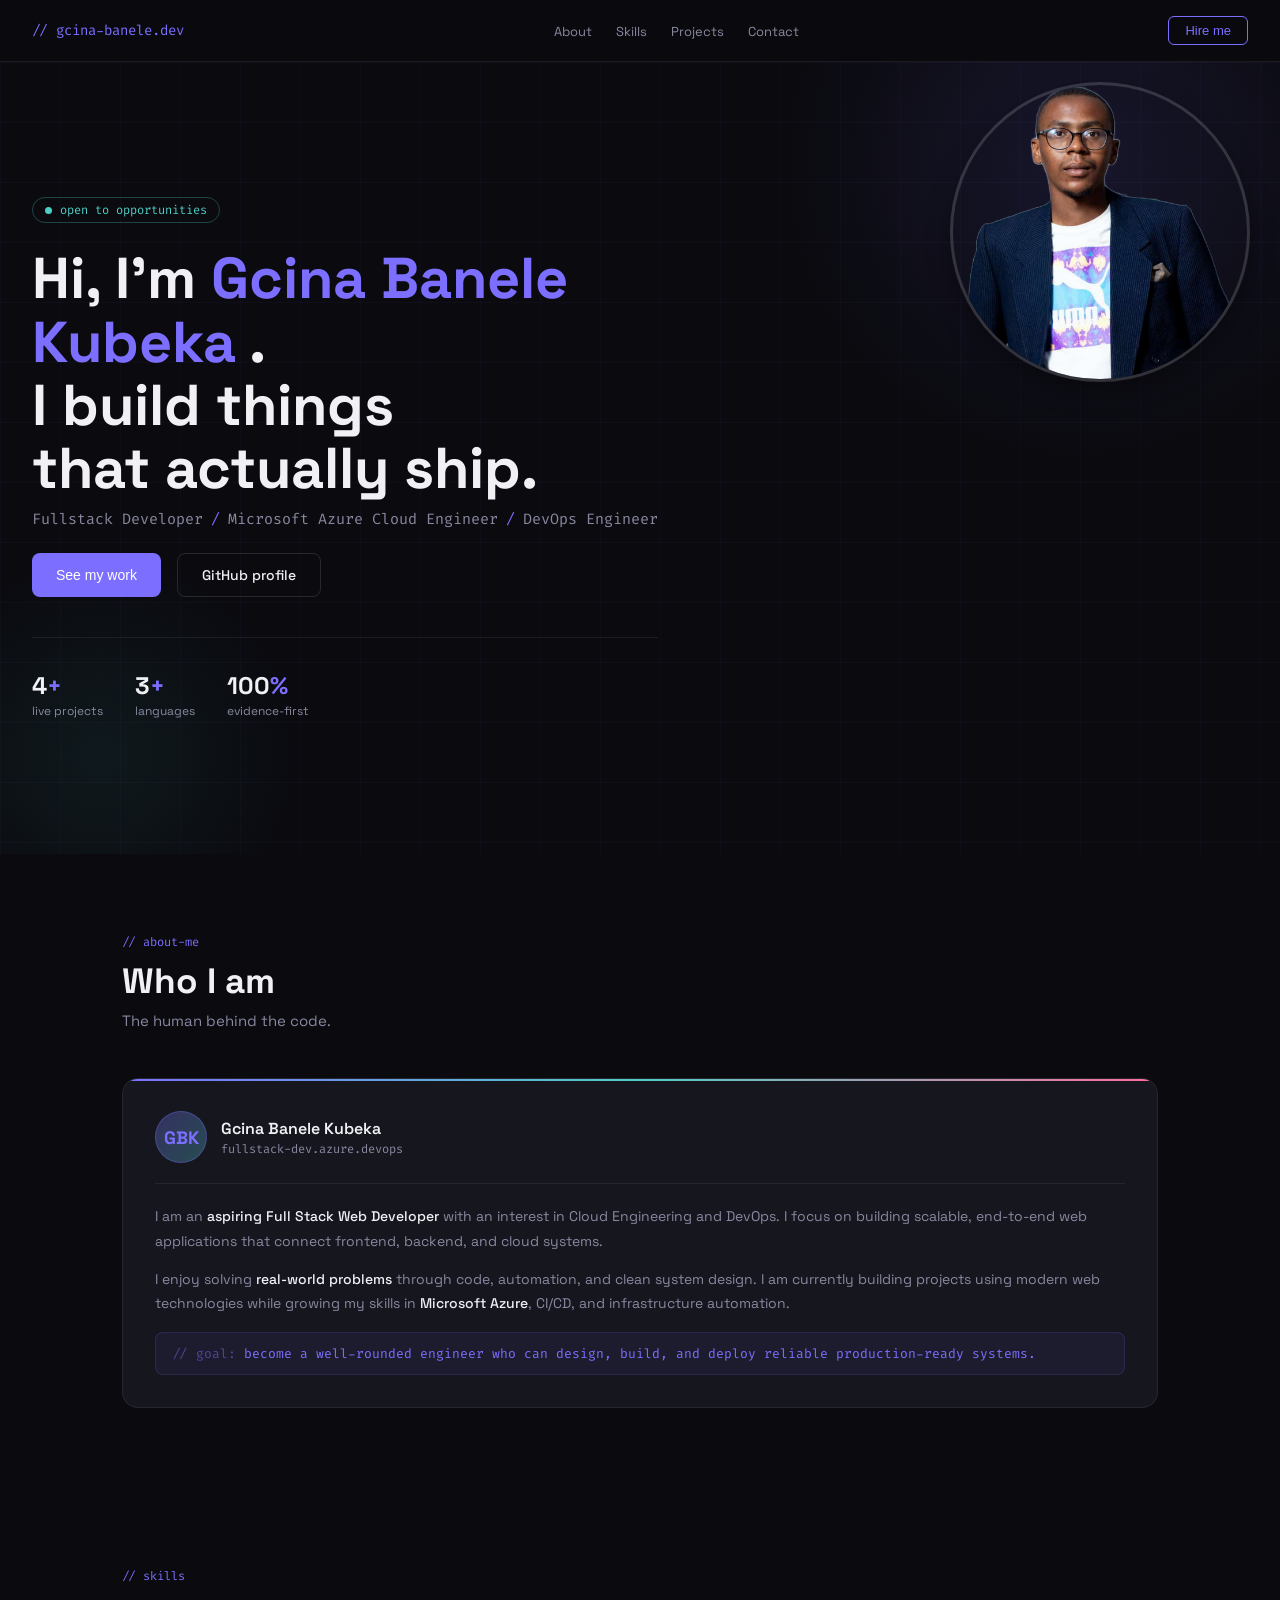
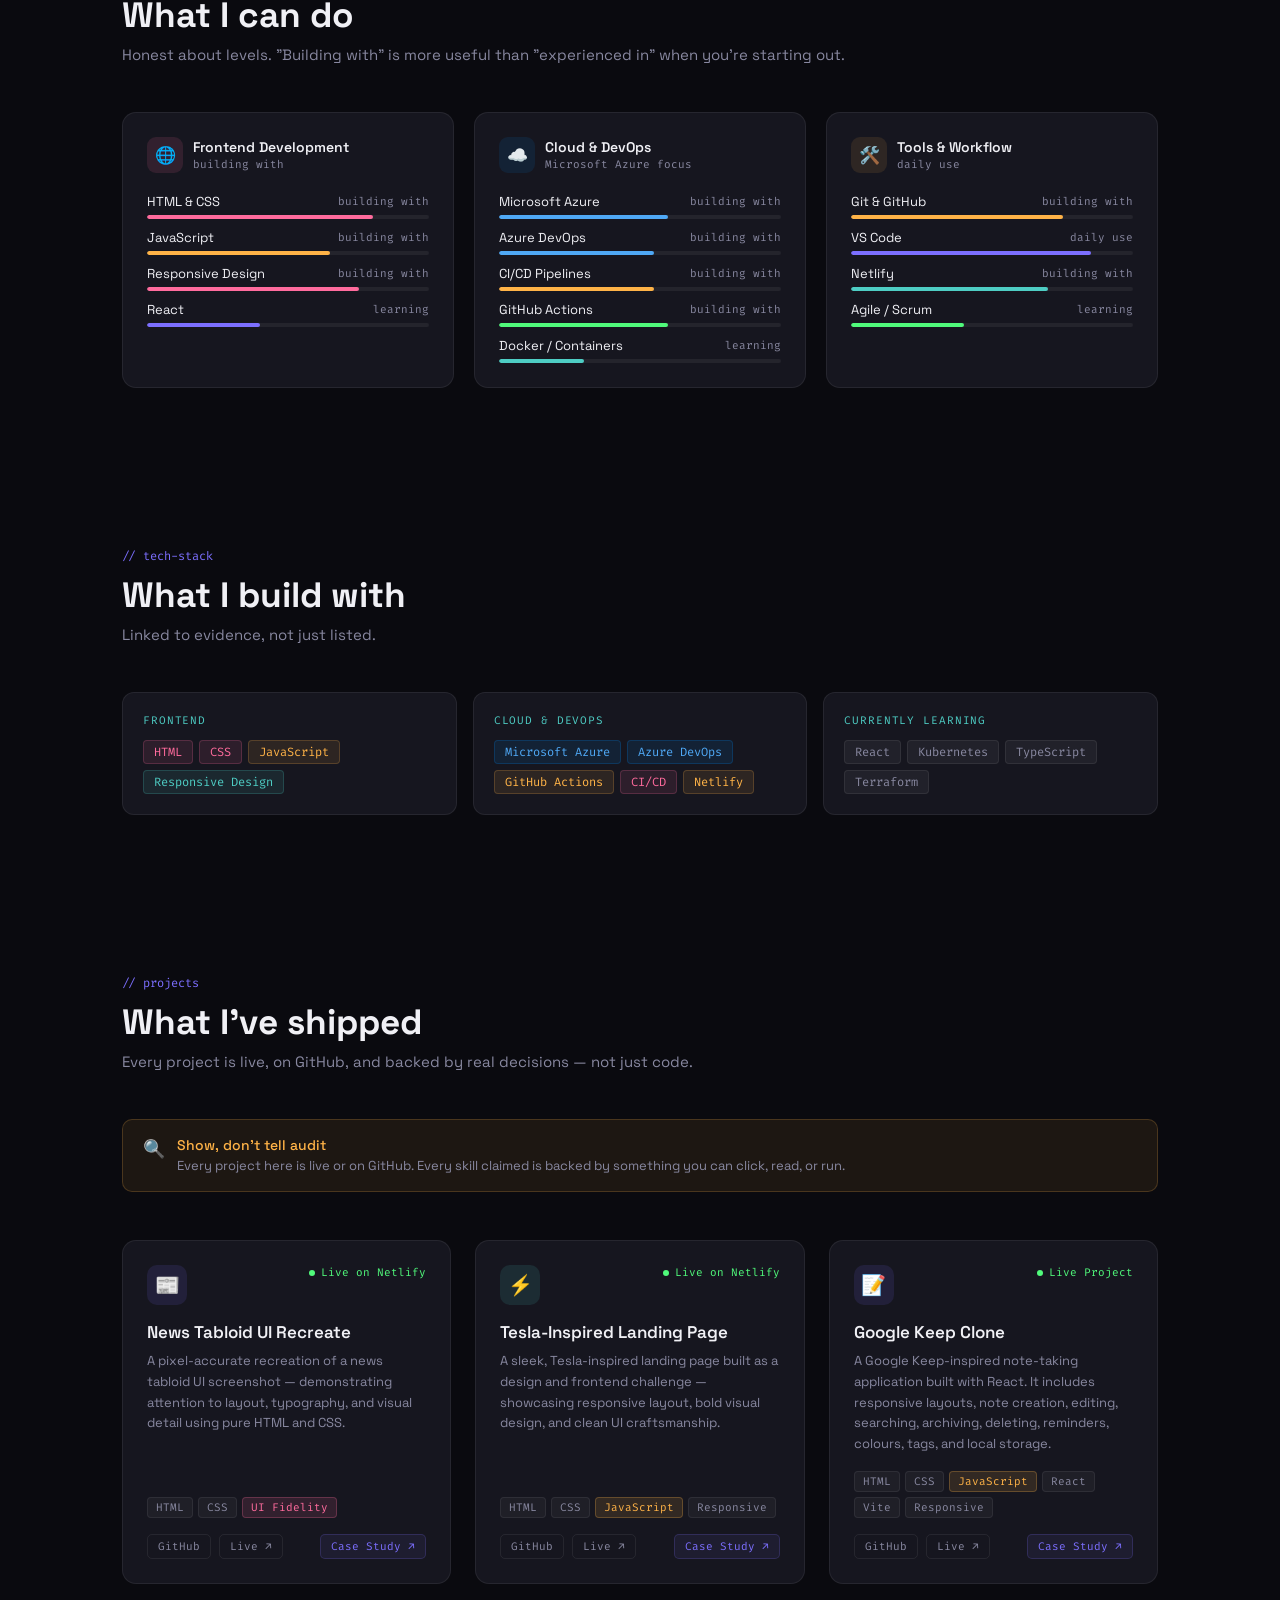
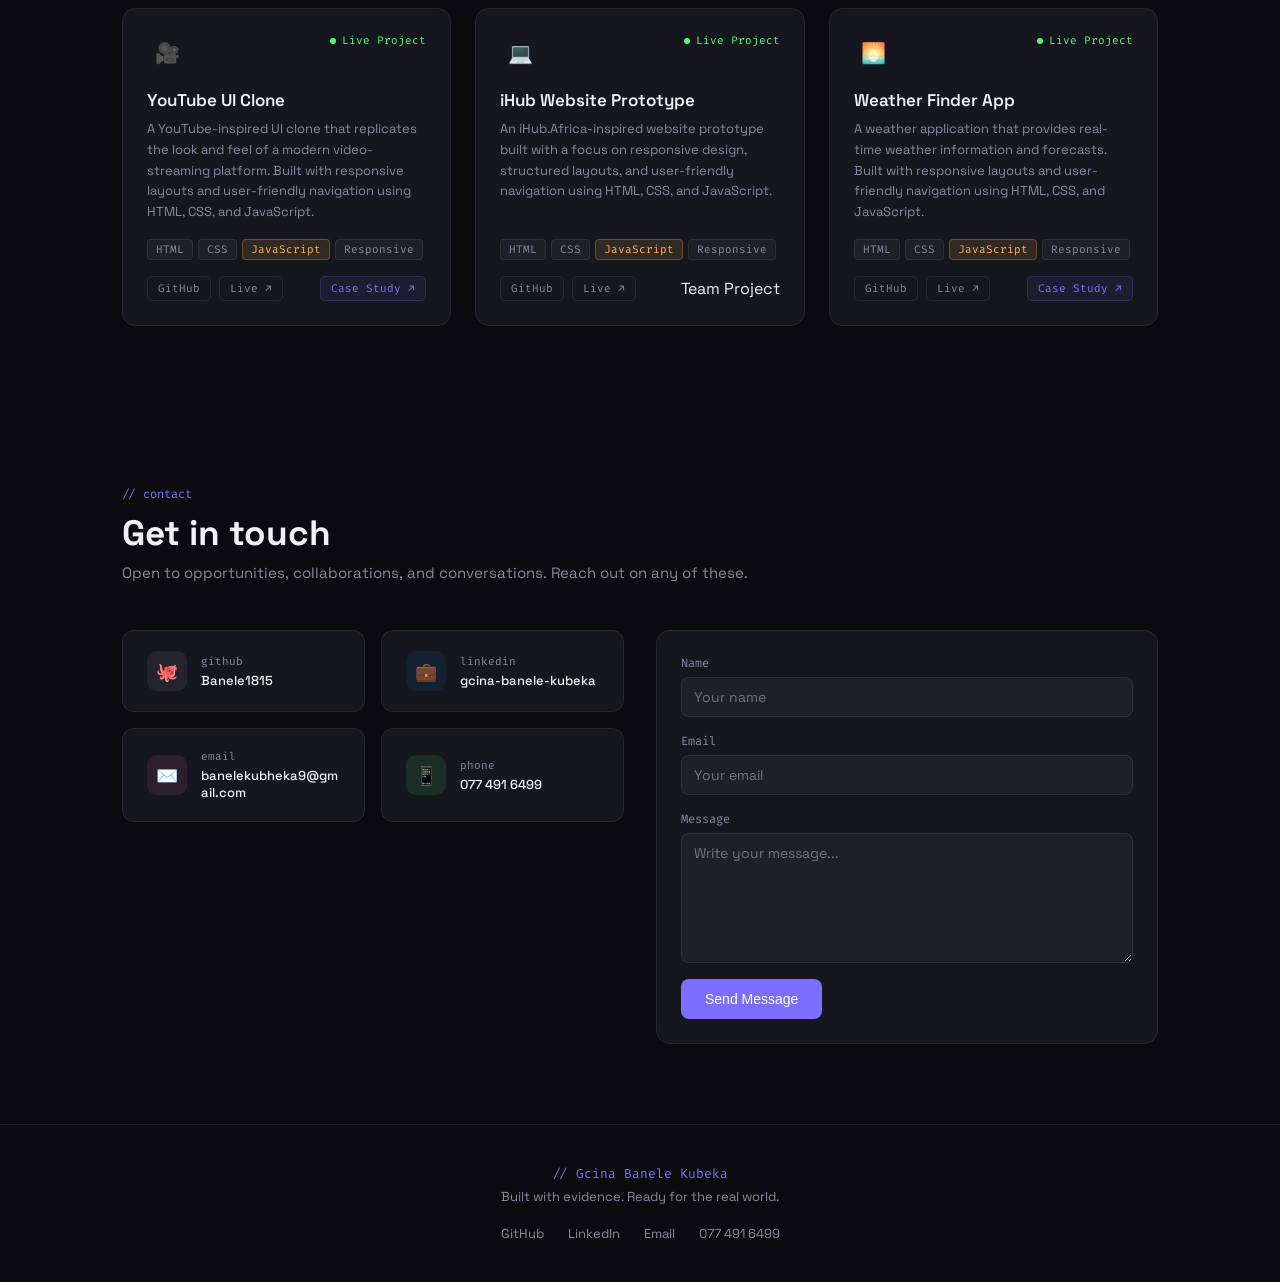
==== commit 706d7185: "added the case study for my weather finder" ====
--- a/index.html
+++ b/index.html
@@ -539,9 +539,62 @@
         <span class="project-note">Team Project</span>
       </div>
     </div>
-
-  </div>
+  <!-- WEATHER FINDER -->
+    <div class="project-card card-red">
+      <div class="project-header">
+        <div class="project-icon icon-weather">🌅</div>
+
+        <div class="project-status">
+          <span class="status-dot"></span>
+          Live Project
+        </div>
+      </div>
+
+      <div class="project-title">
+        Weather Finder App
+      </div>
+
+      <div class="project-desc">
+        A weather application that provides real-time weather information and forecasts. Built with responsive layouts and user-friendly navigation using HTML, CSS, and JavaScript.
+      </div>
+
+      <div class="project-tags">
+        <span class="project-tag">HTML</span>
+        <span class="project-tag">CSS</span>
+        <span class="project-tag lang-js">JavaScript</span>
+        <span class="project-tag">Responsive</span>
+      </div>
+
+      <div class="project-footer">
+        <div class="project-links">
+          <a
+            href="https://github.com/Banele1815/weather-finder.git"
+            class="project-link"
+            target="_blank"
+          >
+            GitHub
+          </a>
+
+          <a
+            href="https://banelegcina-weather-app.netlify.app/"
+            class="project-link"
+            target="_blank"
+          >
+            Live ↗
+          </a>
+        </div>
+
+        <a
+          class="case-study-btn"
+          href="case-studies/weather-finder.html"
+        >
+          Case Study ↗
+        </a>
+      </div>
+    </div>
+    </div>
 </section>
+
 <!-- CONTACT -->
 <section id="contact">
   <span class="section-tag">// contact</span>
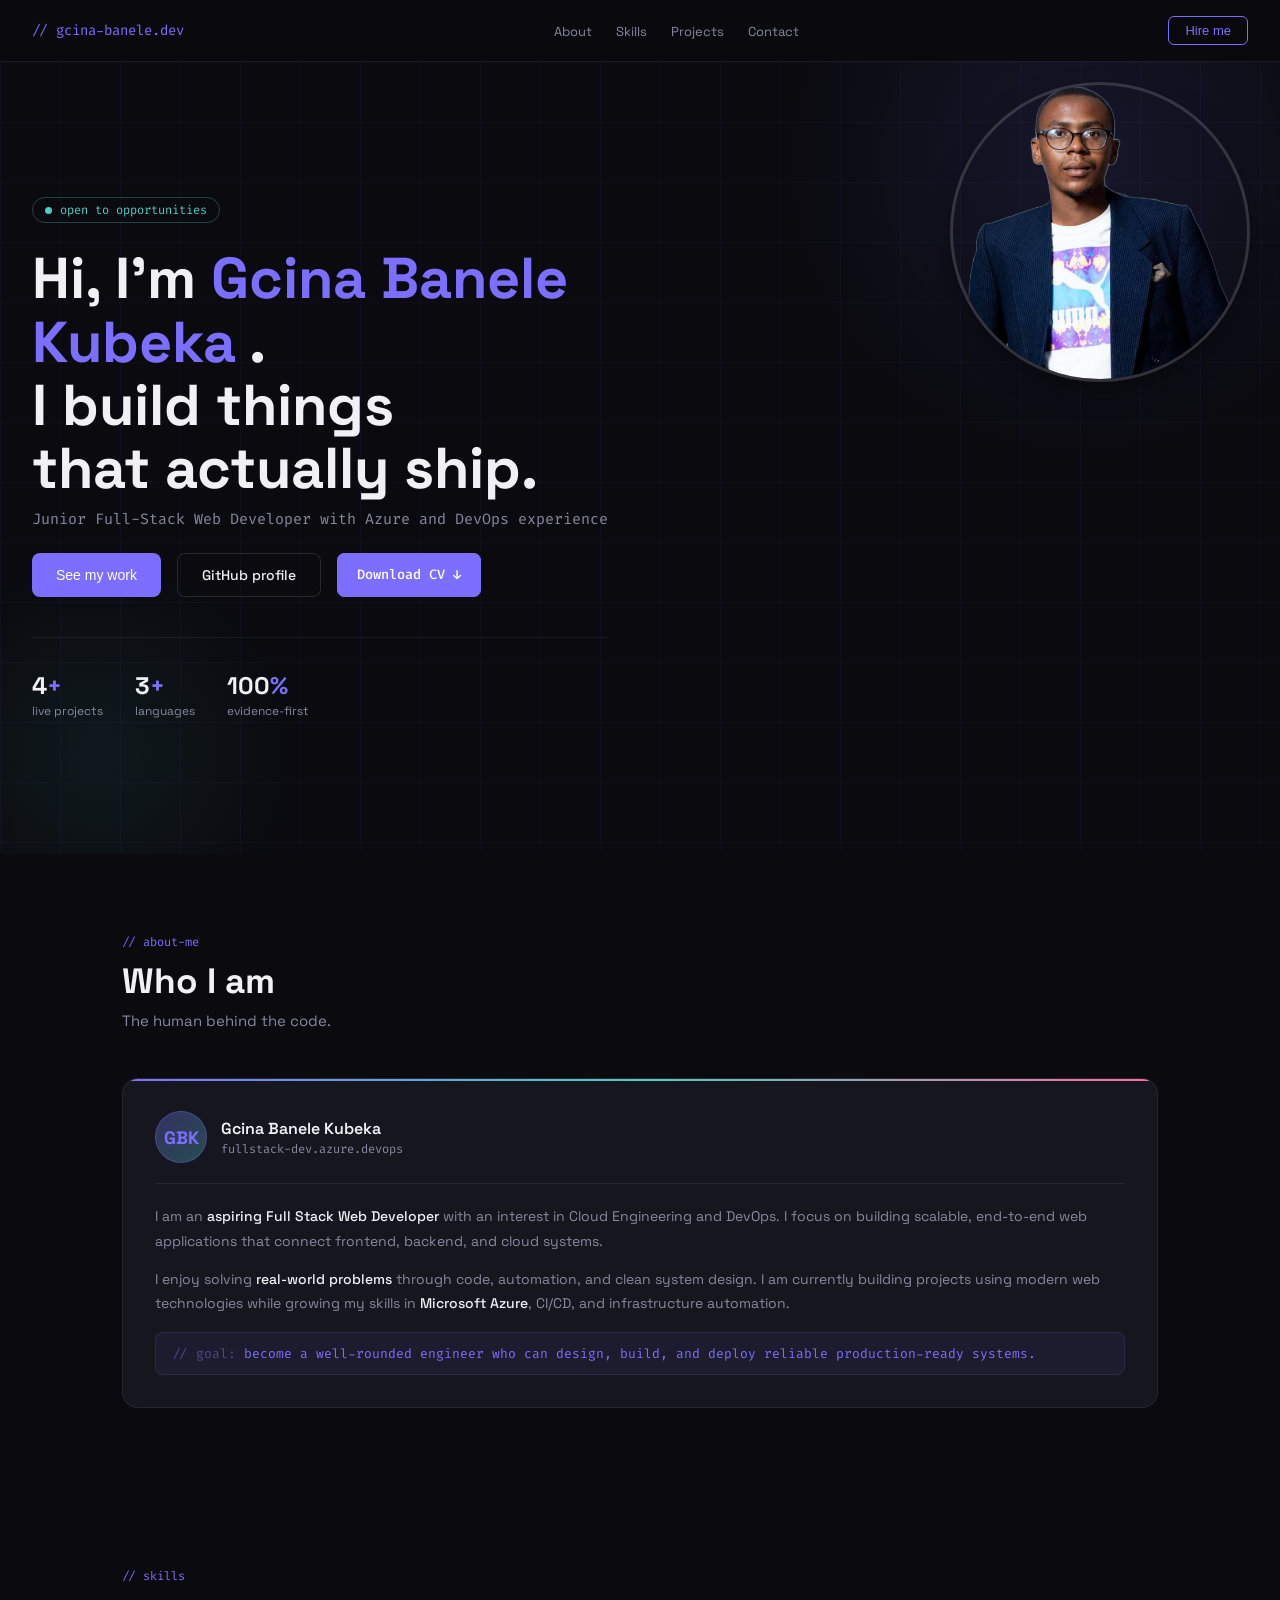
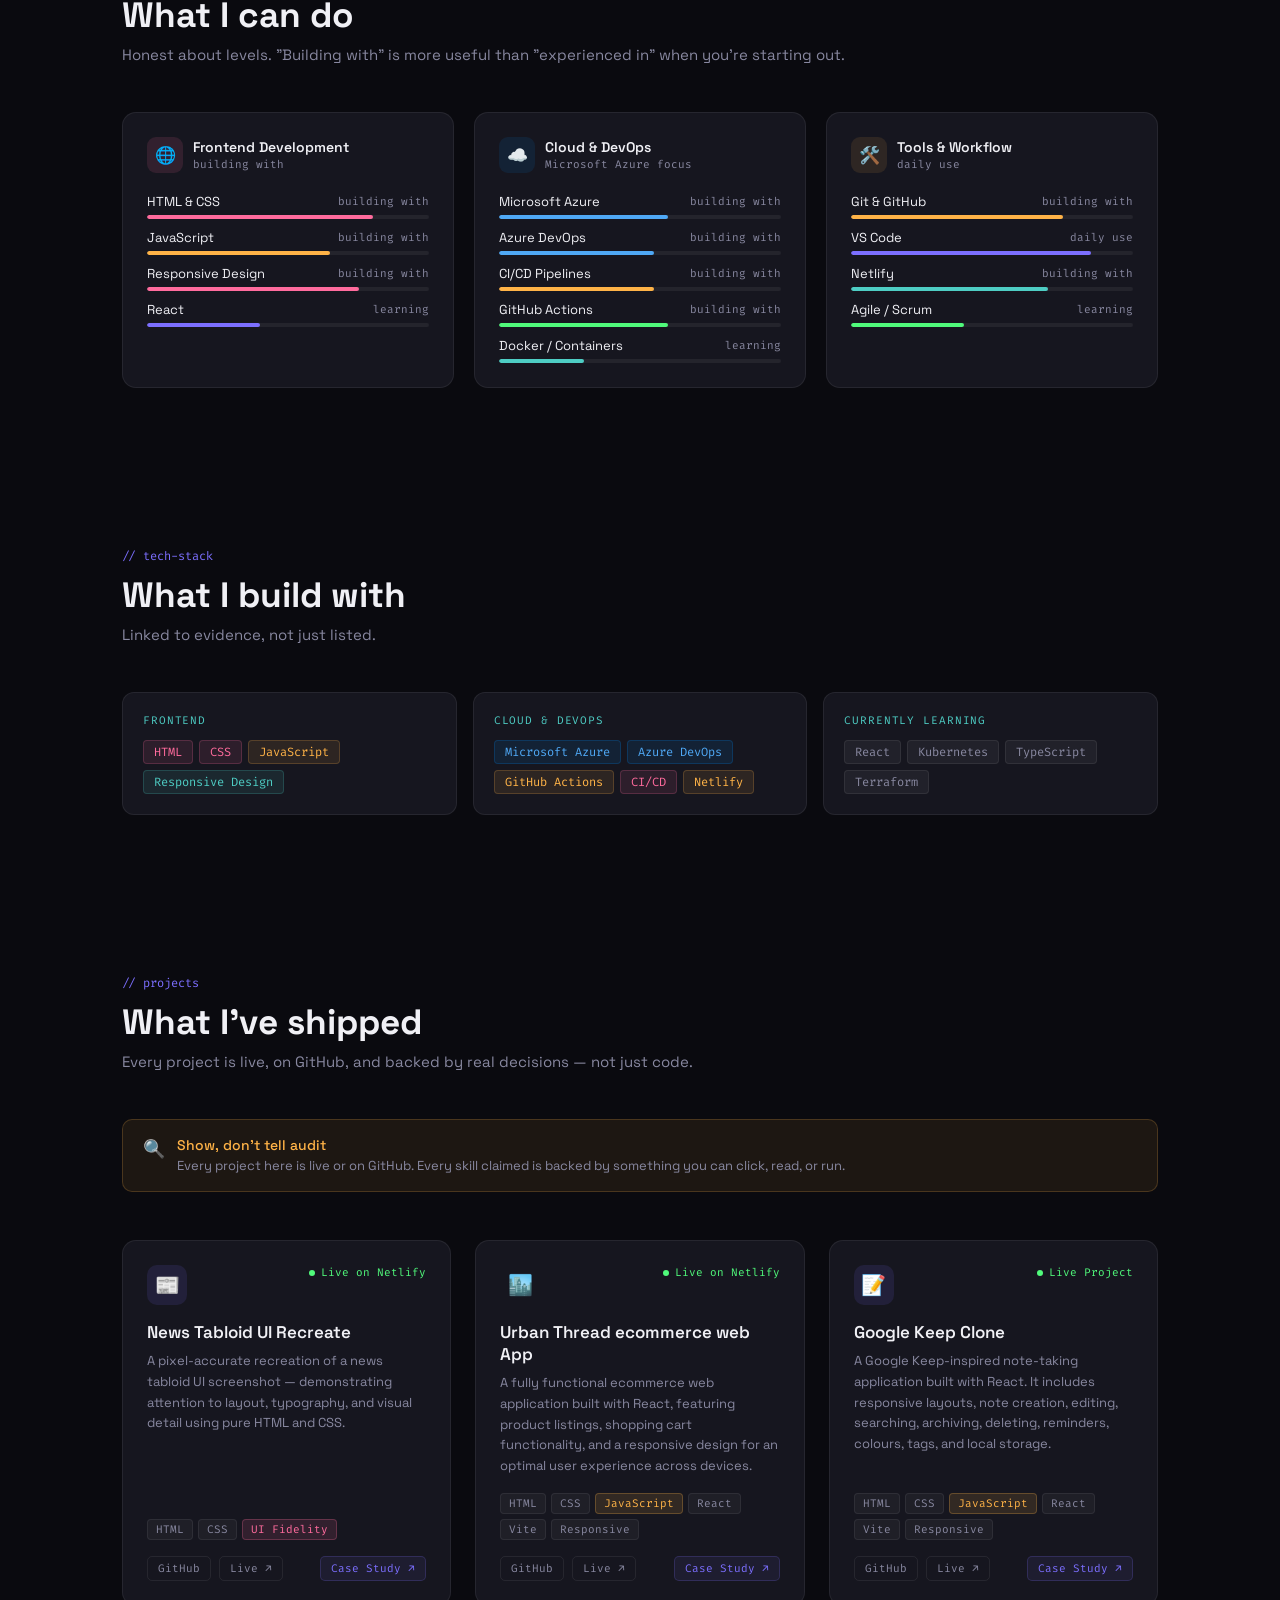
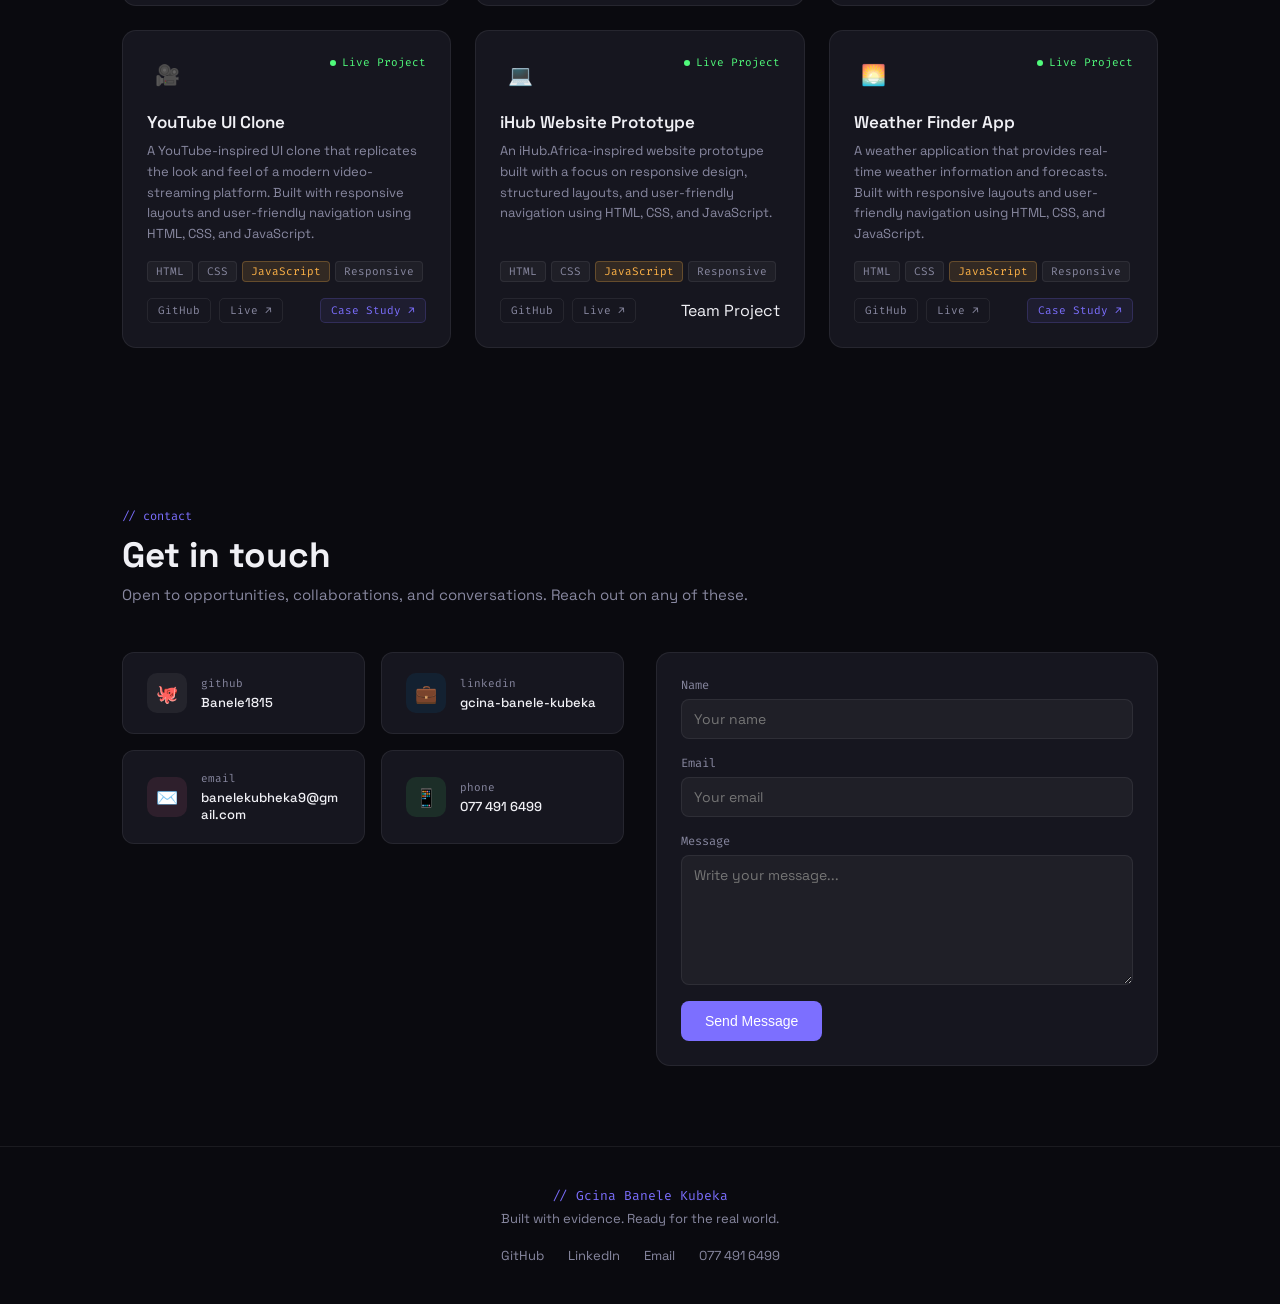
==== commit 8763909a: "added a downloadable cv" ====
--- a/index.html
+++ b/index.html
@@ -47,11 +47,7 @@
                  </h1>
                  
                  <div class="hero-role">
-                   <span>Fullstack Developer</span>
-                    <span class="sep">/</span>
-                     <span>Microsoft Azure Cloud Engineer</span>
-                      <span class="sep">/</span>
-                       <span>DevOps Engineer</span>
+                   <span>Junior Full-Stack Web Developer with Azure and DevOps experience</span>
                        </div>
                        
                        <div class="hero-actions">
@@ -63,6 +59,14 @@
                             href="https://github.com/Banele1815"
                              target="_blank">
                               GitHub profile 
+                            </a>
+                            <a
+                              href="./images/Gcina-Banele-Kubeka-resume.pdf"
+                              class="cv-download-btn"
+                              download="Gcina-Banele-Kubeka-CV.pdf"
+                              aria-label="Download Gcina Banele Kubeka's CV"
+                            >
+                              Download CV ↓
                             </a>
                            </div>
  <!-- PROFILE IMAGE -->
@@ -319,10 +323,10 @@
       </div>
     </div>
 
-    <!-- TESLA -->
+    <!-- Urban Thread -->
     <div class="project-card card-teal">
       <div class="project-header">
-        <div class="project-icon icon-tesla">⚡</div>
+        <div class="project-icon icon-urban">🏙️</div>
 
         <div class="project-status">
           <span class="status-dot"></span>
@@ -331,26 +335,26 @@
       </div>
 
       <div class="project-title">
-        Tesla-Inspired Landing Page
+        Urban Thread ecommerce web App
       </div>
 
       <div class="project-desc">
-        A sleek, Tesla-inspired landing page built as a design and frontend
-        challenge — showcasing responsive layout, bold visual design, and clean
-        UI craftsmanship.
+        A fully functional ecommerce web application built with React, featuring product listings, shopping cart functionality, and a responsive design for an optimal user experience across devices.
       </div>
 
       <div class="project-tags">
         <span class="project-tag">HTML</span>
         <span class="project-tag">CSS</span>
         <span class="project-tag lang-js">JavaScript</span>
+        <span class="project-tag">React</span>
+        <span class="project-tag">Vite</span>
         <span class="project-tag">Responsive</span>
       </div>
 
       <div class="project-footer">
         <div class="project-links">
           <a
-            href="https://github.com/Banele1815/Tesla-inspired-page"
+            href="https://github.com/Banele1815/urban-threads-store.git"
             class="project-link"
             target="_blank"
           >
@@ -358,7 +362,7 @@
           </a>
 
           <a
-            href="https://banele-zaio-assignment1.netlify.app/"
+            href="https://urban-threads-baneles-project.netlify.app/"
             class="project-link"
             target="_blank"
           >
@@ -368,7 +372,7 @@
 
         <a
           class="case-study-btn"
-          href="case-studies/tesla-landing-page.html"
+          href="case-studies/urban-threads.html"
         >
           Case Study ↗
         </a>
--- a/css/style.css
+++ b/css/style.css
@@ -213,6 +213,32 @@
   .hero { padding: 3rem 1rem; }
 }
 
+.cv-download-btn {
+  display: inline-flex;
+  align-items: center;
+  justify-content: center;
+  padding: 0.75rem 1.2rem;
+  font-family: var(--mono);
+  font-size: 0.85rem;
+  font-weight: 500;
+  color: #fff;
+  text-decoration: none;
+  background: var(--accent);
+  border: 1px solid var(--accent);
+  border-radius: 7px;
+  transition: transform 0.2s ease, background 0.2s ease;
+}
+
+.cv-download-btn:hover {
+  background: #9585ff;
+  transform: translateY(-2px);
+}
+
+.cv-download-btn:focus-visible {
+  outline: 2px solid var(--accent2);
+  outline-offset: 3px;
+}
+
 /* CONTACT LAYOUT */
 .contact-wrapper {
   display: grid;
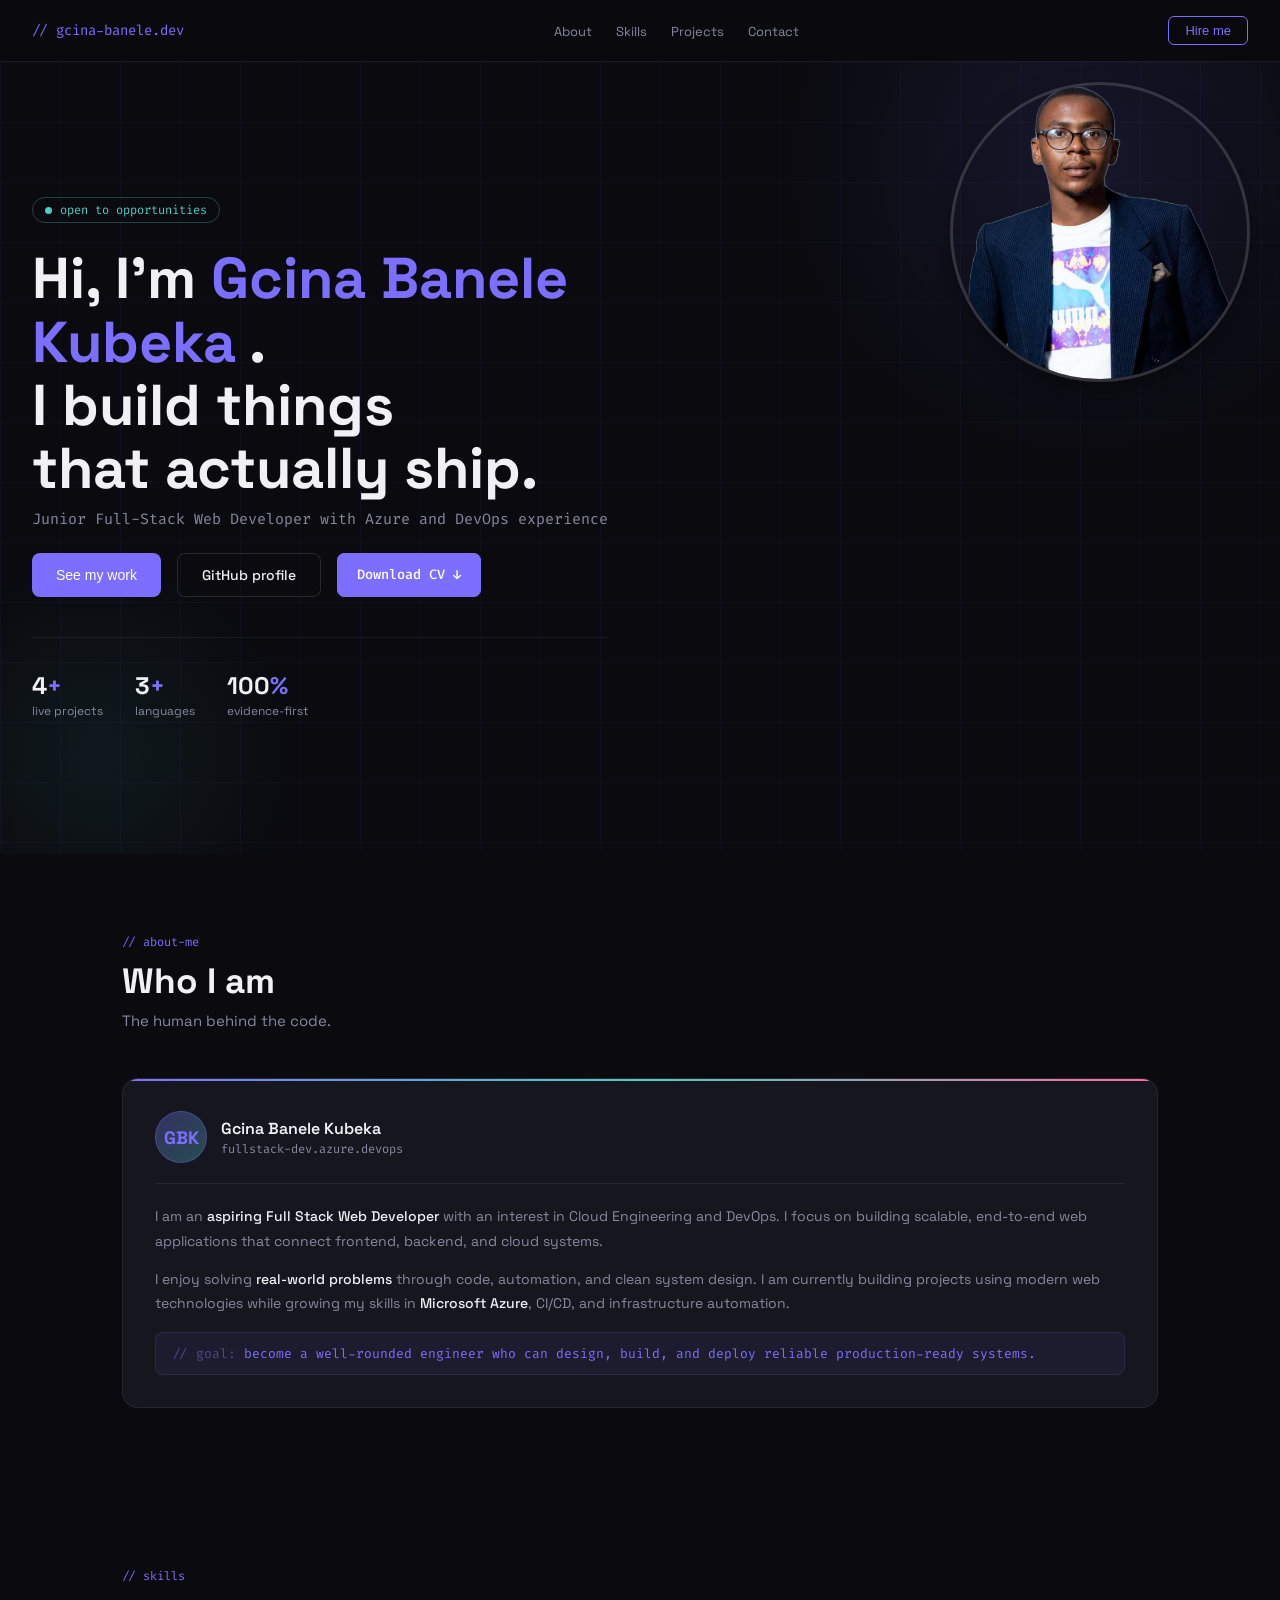
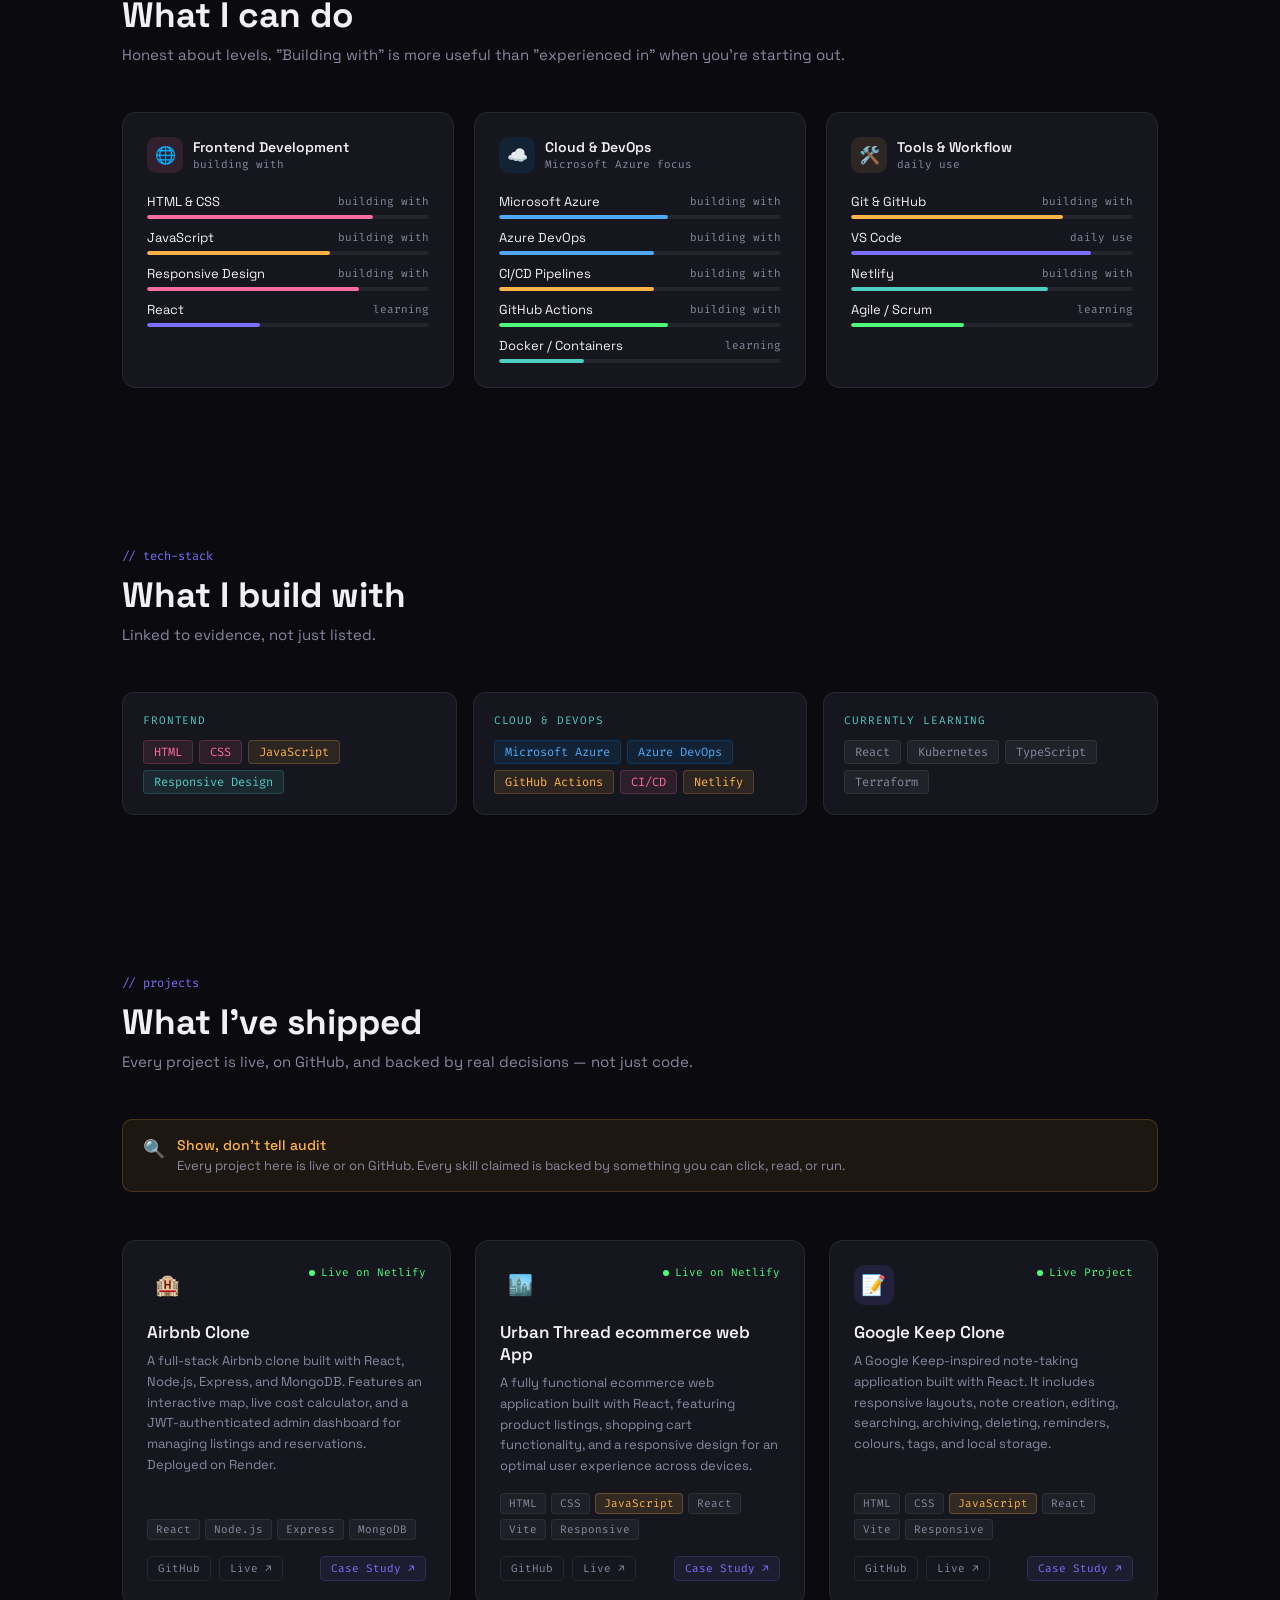
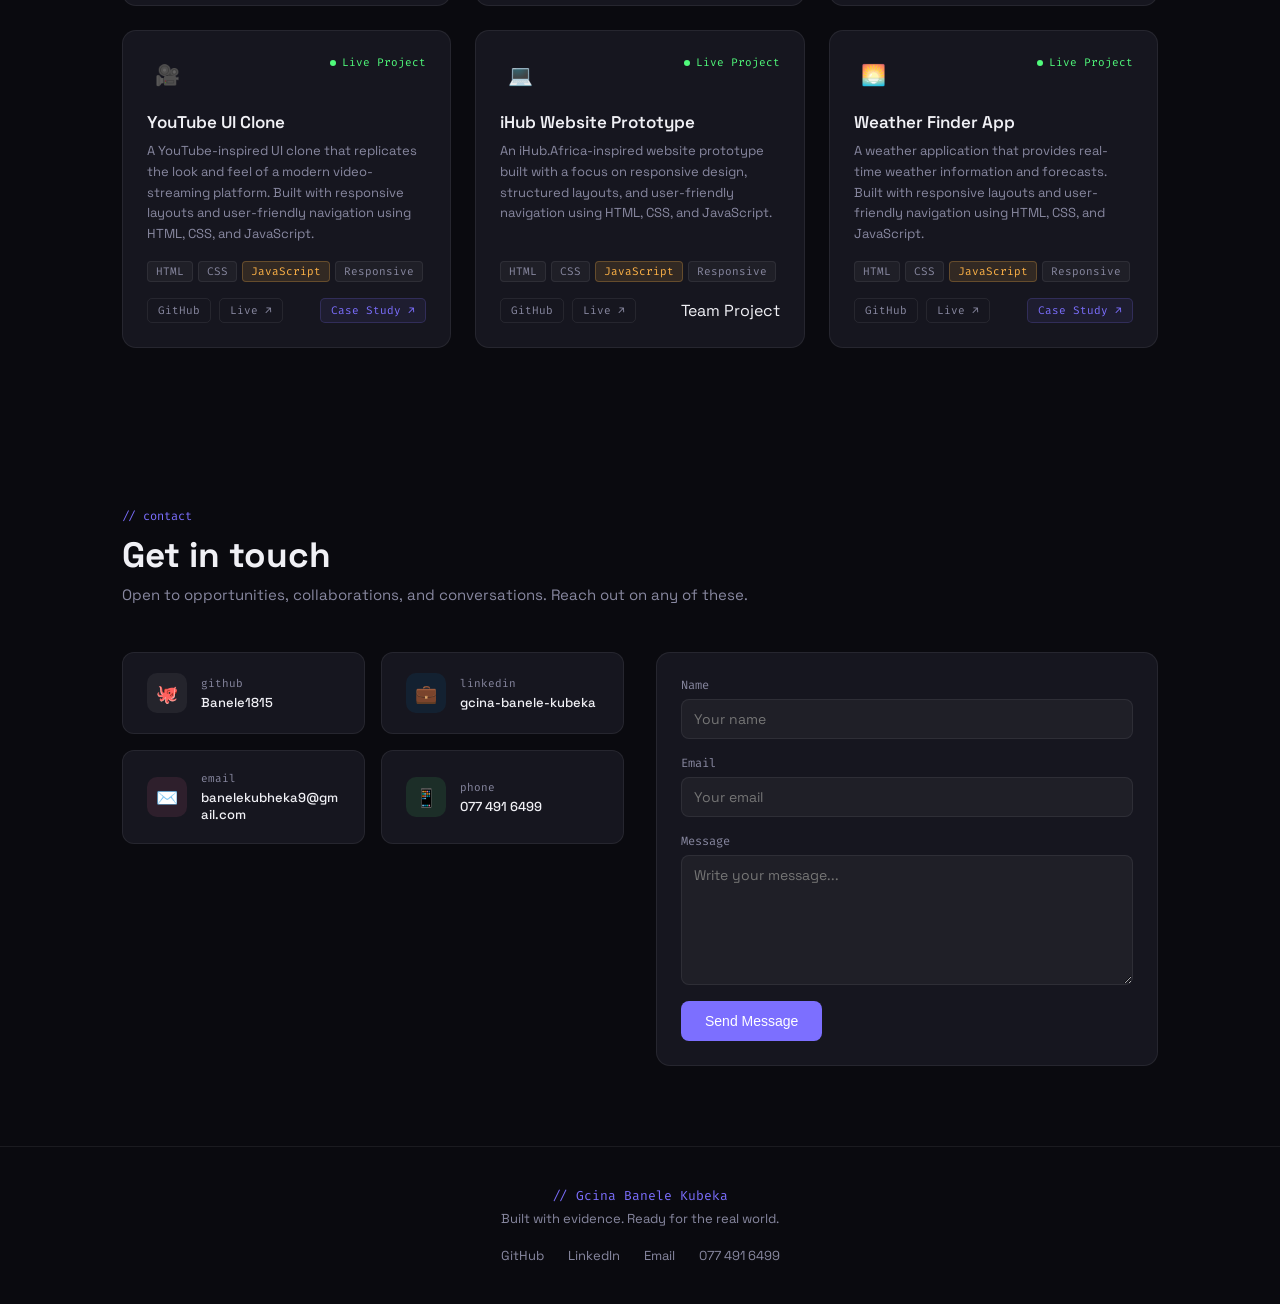
==== commit 38d98ed6: "added the fullstack Airbnb clone" ====
--- a/index.html
+++ b/index.html
@@ -61,9 +61,9 @@
                               GitHub profile 
                             </a>
                             <a
-                              href="./images/Gcina-Banele-Kubeka-resume.pdf"
+                              href="./images/Gcina_Banele_Kubeka_resume.pdf"
                               class="cv-download-btn"
-                              download="Gcina-Banele-Kubeka-CV.pdf"
+                              download="Gcina_Banele_Kubeka_resume.pdf"
                               aria-label="Download Gcina Banele Kubeka's CV"
                             >
                               Download CV ↓
@@ -268,10 +268,10 @@
 
   <div class="projects-grid">
 
-    <!-- NEWS TABLOID -->
+    <!-- AIRBNB CLONE -->
     <div class="project-card card-purple">
       <div class="project-header">
-        <div class="project-icon icon-news">📰</div>
+        <div class="project-icon icon-airbnb">🏨</div>
 
         <div class="project-status">
           <span class="status-dot"></span>
@@ -280,25 +280,24 @@
       </div>
 
       <div class="project-title">
-        News Tabloid UI Recreate
+        Airbnb Clone
       </div>
 
       <div class="project-desc">
-        A pixel-accurate recreation of a news tabloid UI screenshot —
-        demonstrating attention to layout, typography, and visual detail using
-        pure HTML and CSS.
+       A full-stack Airbnb clone built with React, Node.js, Express, and MongoDB. Features an interactive map, live cost calculator, and a JWT-authenticated admin dashboard for managing listings and reservations. Deployed on Render.
       </div>
 
       <div class="project-tags">
-        <span class="project-tag">HTML</span>
-        <span class="project-tag">CSS</span>
-        <span class="project-tag lang-html">UI Fidelity</span>
+        <span class="project-tag">React</span>
+        <span class="project-tag">Node.js</span>
+        <span class="project-tag">Express</span>
+        <span class="project-tag">MongoDB</span>
       </div>
 
       <div class="project-footer">
         <div class="project-links">
           <a
-            href="https://github.com/Banele1815/UI-Screenshot"
+            href="https://github.com/Banele1815/Banele-Airbnb.git"
             class="project-link"
             target="_blank"
           >
@@ -306,7 +305,7 @@
           </a>
 
           <a
-            href="https://banele-ui-screenshot.netlify.app/"
+            href="https://banele-airbnb-frontend.onrender.com/"
             class="project-link"
             target="_blank"
           >
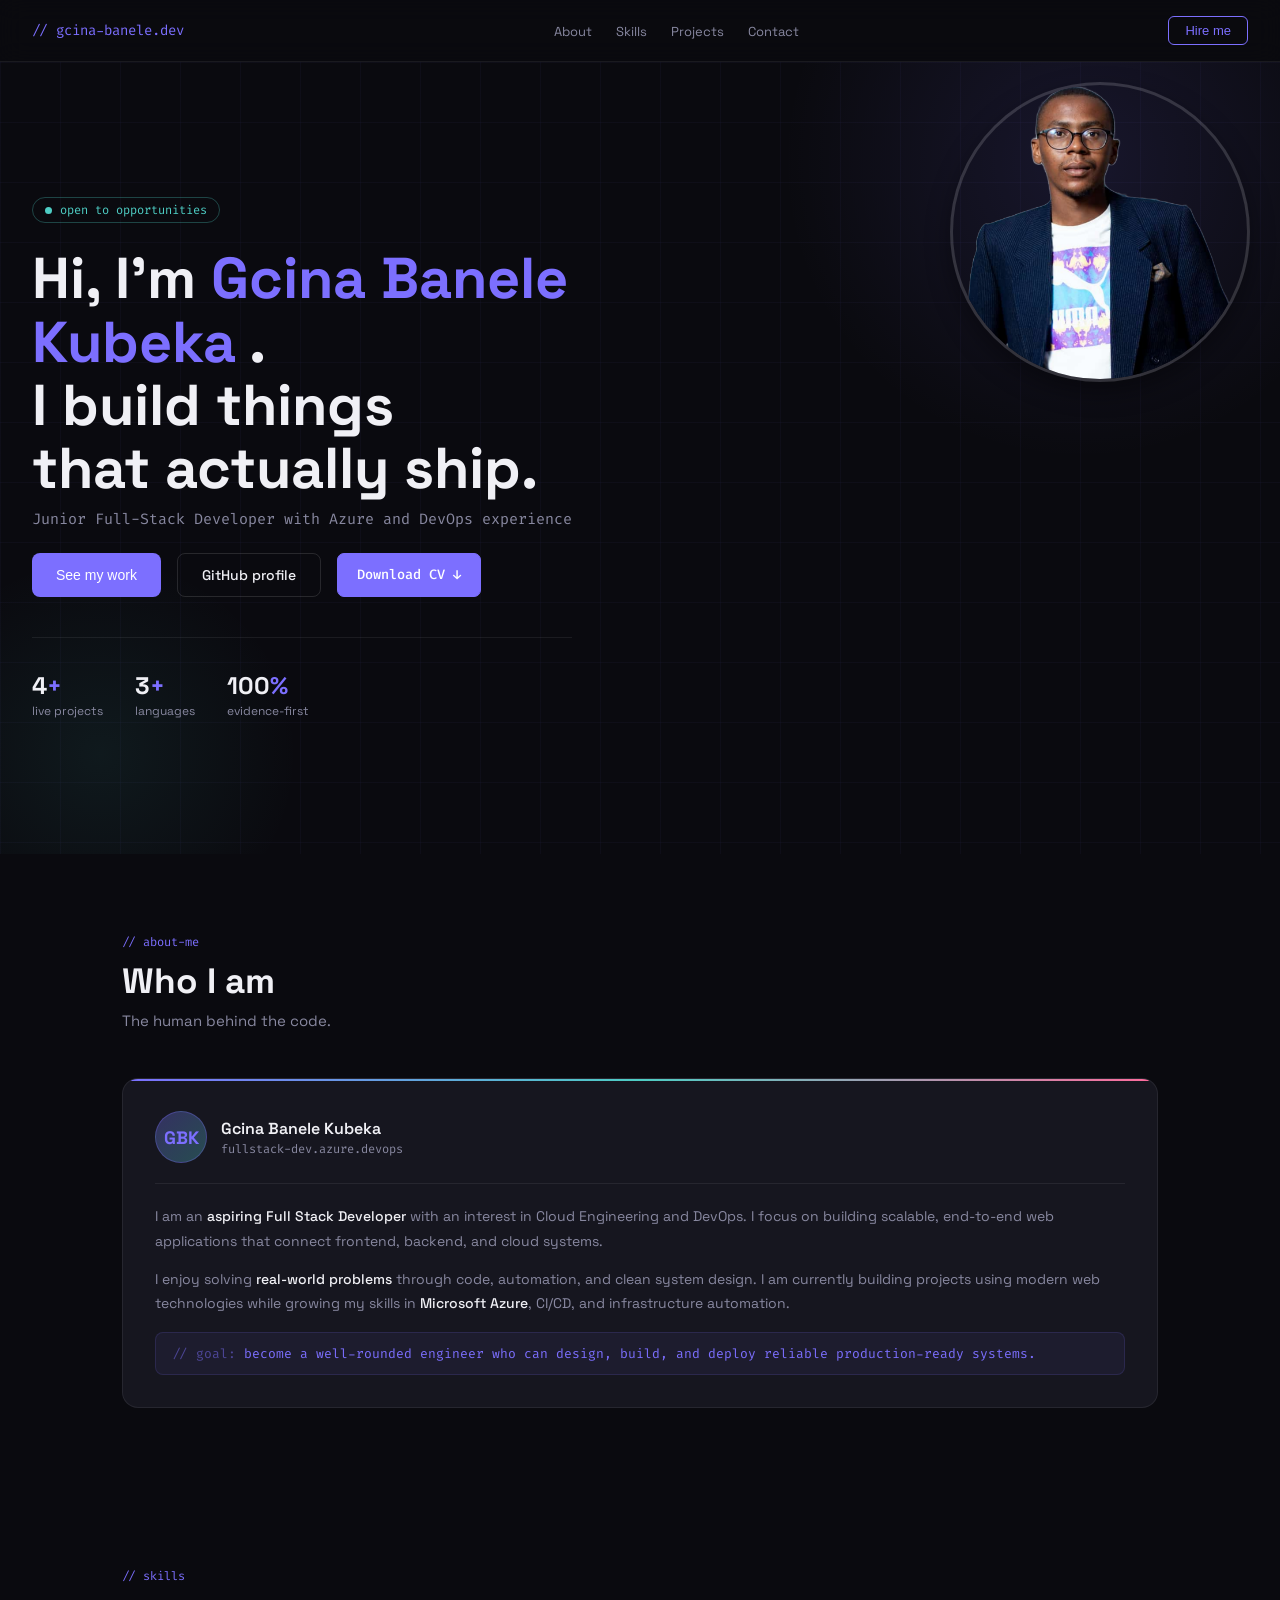
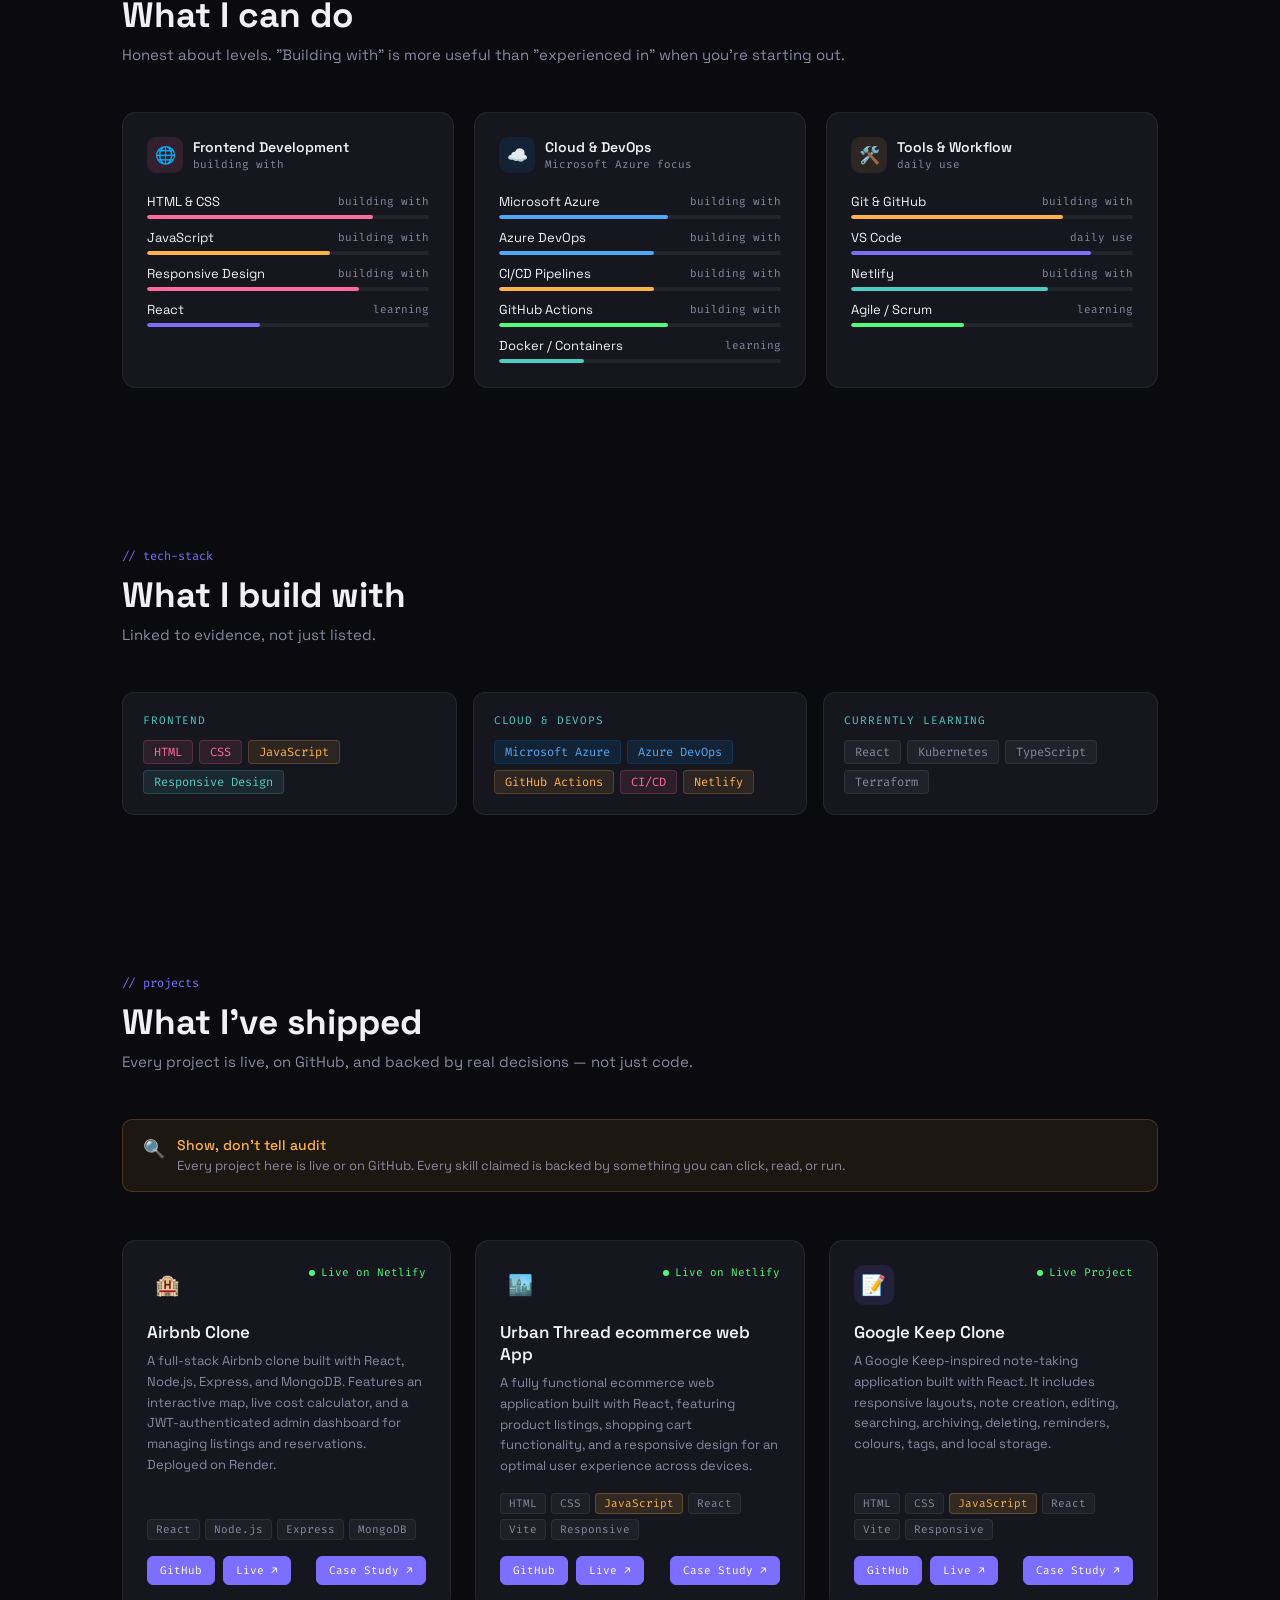
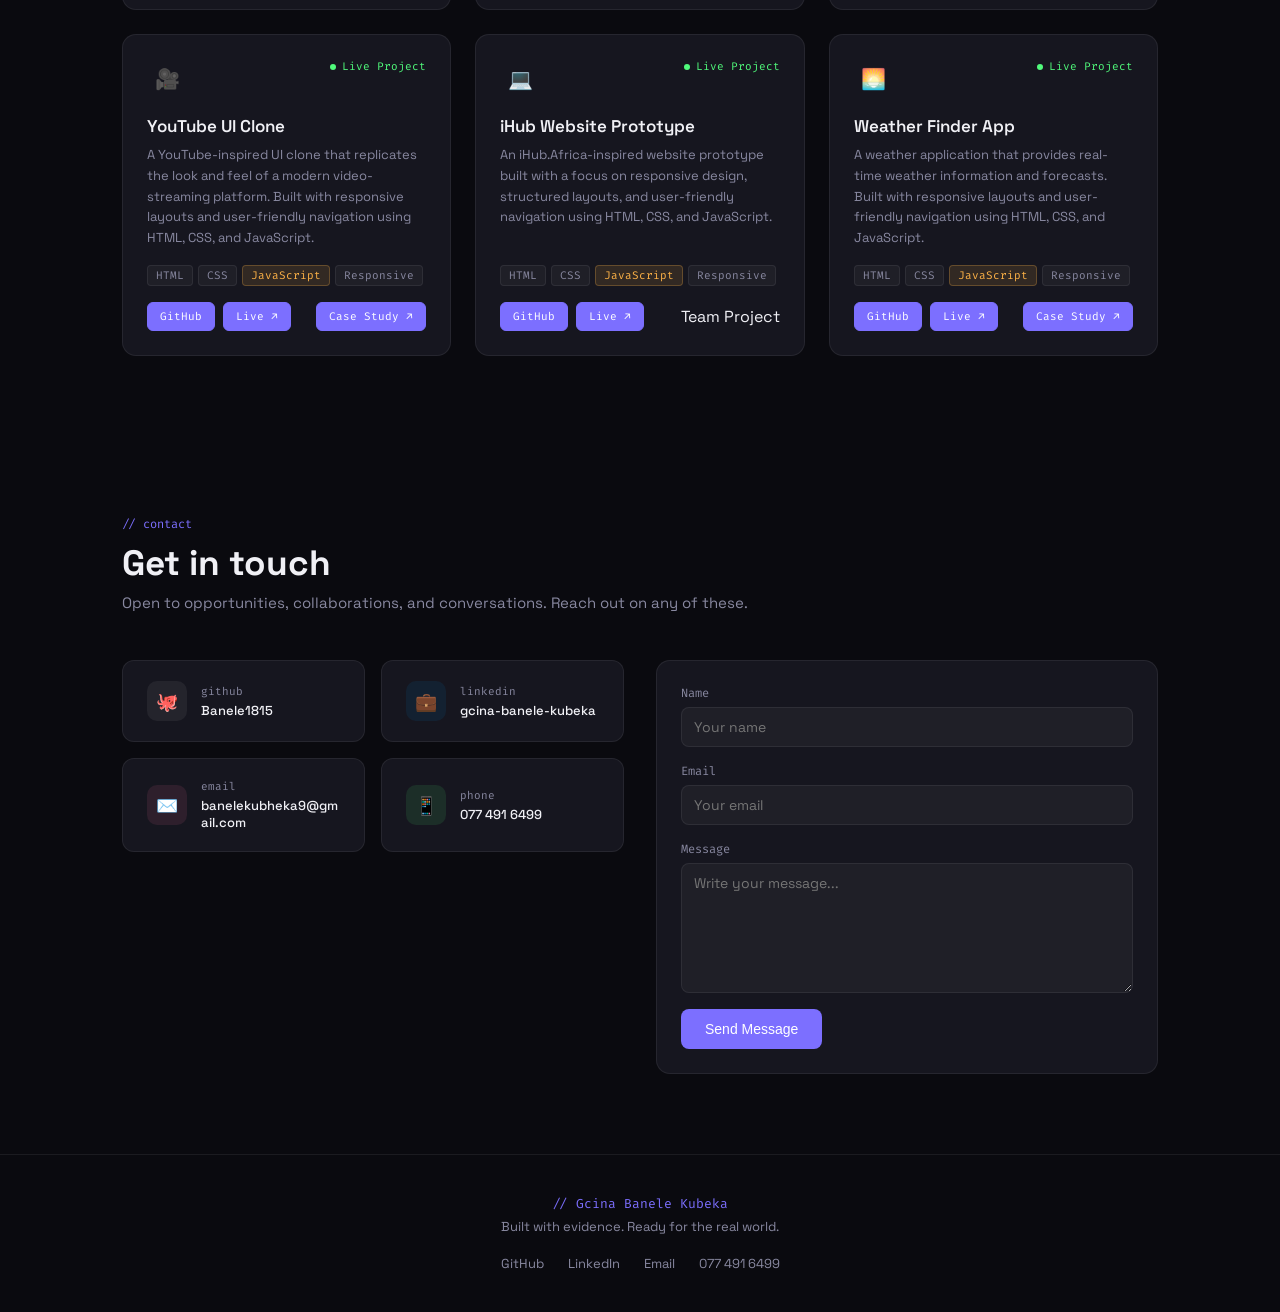
==== commit d0ba1e45: "changed my resume to the updated one" ====
--- a/index.html
+++ b/index.html
@@ -47,7 +47,7 @@
                  </h1>
                  
                  <div class="hero-role">
-                   <span>Junior Full-Stack Web Developer with Azure and DevOps experience</span>
+                   <span>Junior Full-Stack Developer with Azure and DevOps experience</span>
                        </div>
                        
                        <div class="hero-actions">
@@ -61,7 +61,7 @@
                               GitHub profile 
                             </a>
                             <a
-                              href="./images/Gcina_Banele_Kubeka_resume.pdf"
+                              href="./images/Gcina_Banele_Kubeka_Resume-1 (1).pdf"
                               class="cv-download-btn"
                               download="Gcina_Banele_Kubeka_resume.pdf"
                               aria-label="Download Gcina Banele Kubeka's CV"
@@ -102,7 +102,7 @@
       </div>
     </div>
     <div class="bio-divider"></div>
-    <p class="bio-para">I am an <strong>aspiring Full Stack Web Developer</strong> with an interest in Cloud Engineering and DevOps. I focus on building scalable, end-to-end web applications that connect frontend, backend, and cloud systems.</p>
+    <p class="bio-para">I am an <strong>aspiring Full Stack Developer</strong> with an interest in Cloud Engineering and DevOps. I focus on building scalable, end-to-end web applications that connect frontend, backend, and cloud systems.</p>
     <p class="bio-para">I enjoy solving <strong>real-world problems</strong> through code, automation, and clean system design. I am currently building projects using modern web technologies while growing my skills in <strong>Microsoft Azure</strong>, CI/CD, and infrastructure automation.</p>
     <div class="bio-goal">become a well-rounded engineer who can design, build, and deploy reliable production-ready systems.</div>
   </div>
@@ -315,7 +315,7 @@
 
         <a
           class="case-study-btn"
-          href="case-studies/news-tabloid.html"
+          href="case-studies/Airbnb.html"
         >
           Case Study ↗
         </a>
--- a/css/style.css
+++ b/css/style.css
@@ -164,9 +164,30 @@
 .project-icon.icon-game    { background: rgba(255,107,157,0.12); }
 .project-icon.icon-quiz    { background: rgba(255,179,71,0.12); }
 .project-icon.icon-keep    { background: rgba(124,111,255,0.12); }
+
+/* GitHub / Live buttons — solid secondary style so they read as clickable buttons */
 .project-links { display: flex; gap: 8px; }
-.project-link { display: inline-flex; align-items: center; gap: 4px; font-size: 11px; font-family: var(--mono); color: var(--muted); text-decoration: none; padding: 4px 10px; border: 1px solid var(--border); border-radius: 5px; transition: all 0.2s; }
-.project-link:hover { color: var(--text); border-color: var(--border2); }
+.project-link {
+  display: inline-flex;
+  align-items: center;
+  gap: 4px;
+  font-size: 11px;
+  font-family: var(--mono);
+  color: #fff;
+  text-decoration: none;
+  padding: 6px 12px;
+  background: var(--accent);
+  border: 1px solid var(--accent);
+  border-radius: 6px;
+  transition: all 0.2s;
+}
+.project-link:hover {
+  background: #9585ff;
+  border-color: #9585ff;
+  color: #fff;
+  transform: translateY(-1px);
+}
+
 .project-title { font-size: 17px; font-weight: 600; margin-bottom: 0.5rem; }
 .project-desc  { font-size: 13px; color: var(--muted); line-height: 1.6; margin-bottom: 1rem; flex: 1; }
 .project-tags  { display: flex; flex-wrap: wrap; gap: 5px; margin-bottom: 1rem; }
@@ -179,8 +200,25 @@
 .status-dot { width: 6px; height: 6px; border-radius: 50%; background: var(--green); animation: pulse 2s infinite; }
 .status-dot.teal { background: var(--accent2); animation: none; }
 .project-status.teal-status { color: var(--accent2); }
-.case-study-btn { font-size: 11px; font-family: var(--mono); color: var(--accent); background: rgba(124,111,255,0.08); border: 1px solid rgba(124,111,255,0.2); padding: 4px 10px; border-radius: 5px; cursor: pointer; transition: all 0.2s; }
-.case-study-btn:hover { background: rgba(124,111,255,0.18); }
+
+/* Case Study — solid primary button style, strongest visual weight */
+.case-study-btn {
+  font-size: 11px;
+  font-family: var(--mono);
+  color: #fff;
+  background: var(--accent);
+  border: 1px solid var(--accent);
+  padding: 6px 12px;
+  border-radius: 6px;
+  cursor: pointer;
+  transition: all 0.2s;
+}
+.case-study-btn:hover {
+  background: #9585ff;
+  border-color: #9585ff;
+  transform: translateY(-1px);
+}
+
 .audit-banner { background: rgba(255,179,71,0.08); border: 1px solid rgba(255,179,71,0.2); border-radius: 10px; padding: 1rem 1.25rem; display: flex; align-items: flex-start; gap: 12px; margin-bottom: 3rem; }
 .audit-icon  { font-size: 18px; flex-shrink: 0; margin-top: 1px; }
 .audit-title { font-size: 14px; font-weight: 500; color: var(--amber); margin-bottom: 2px; }
